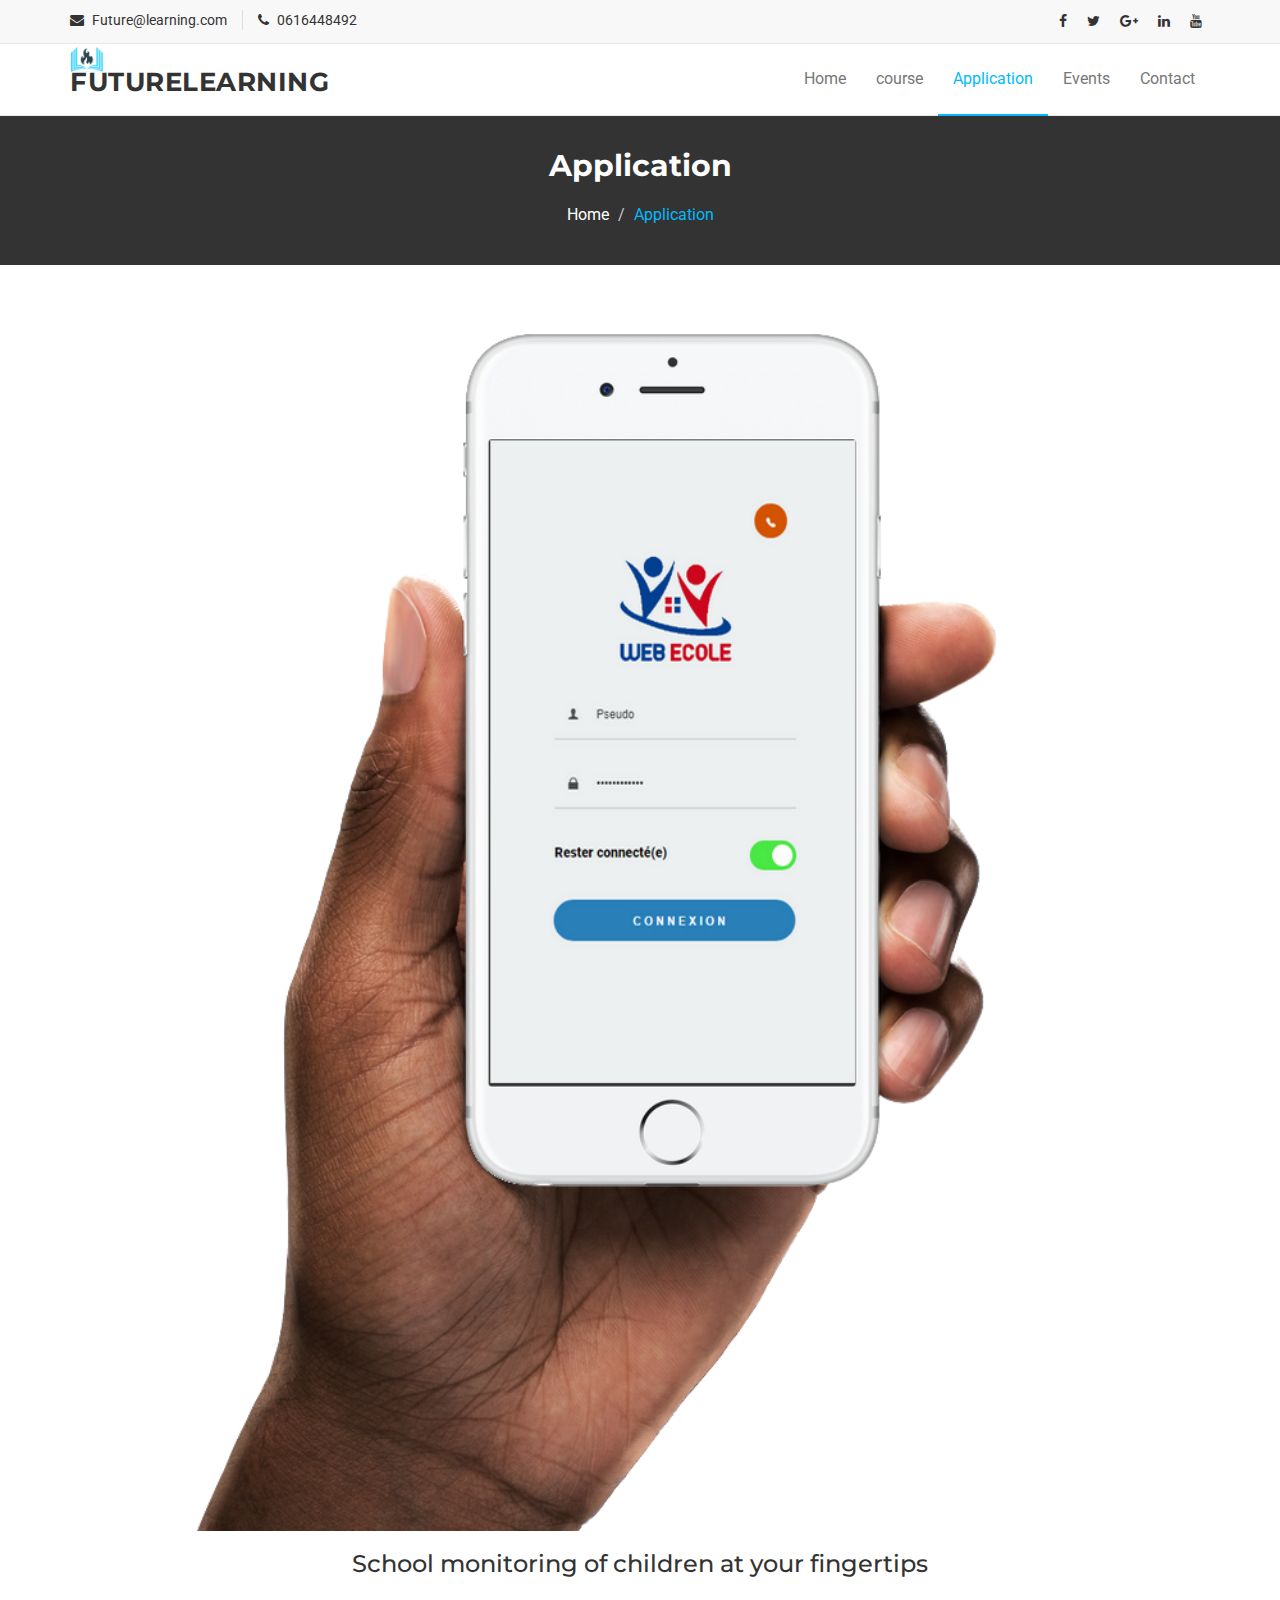
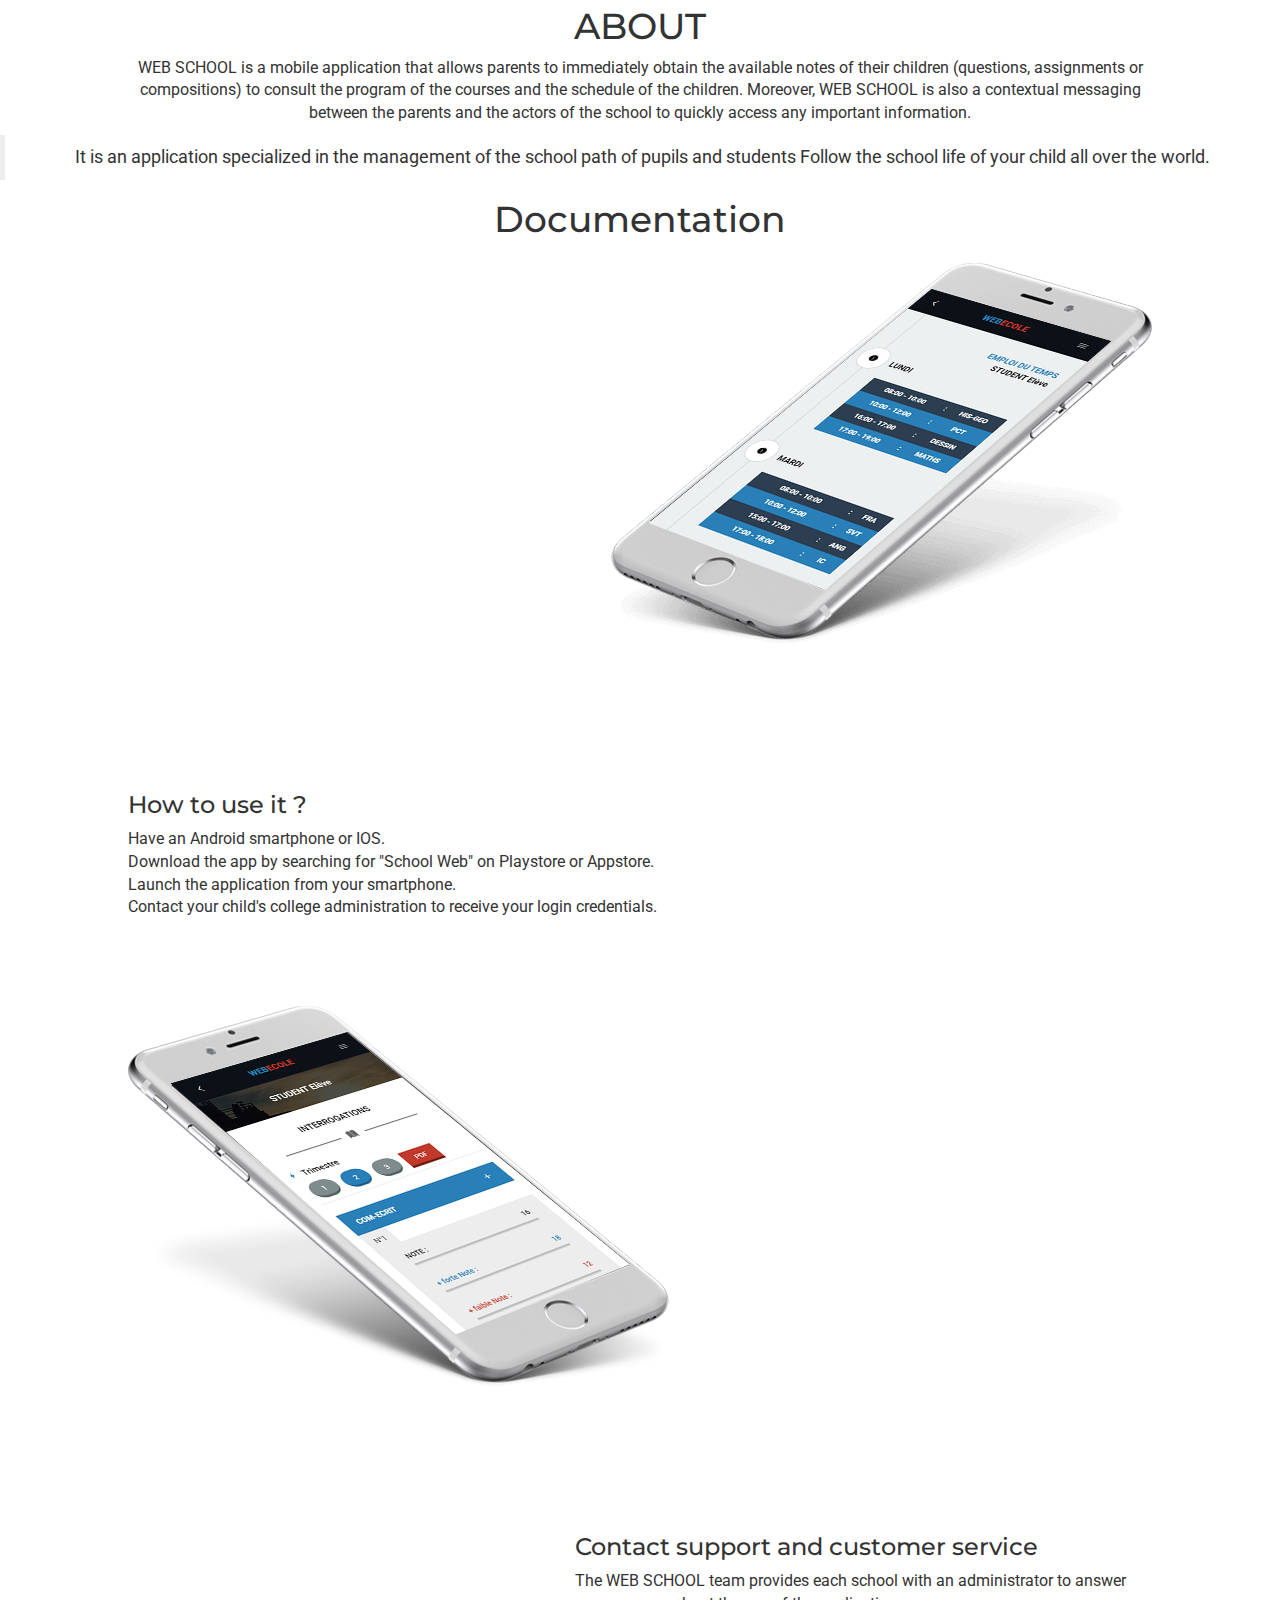
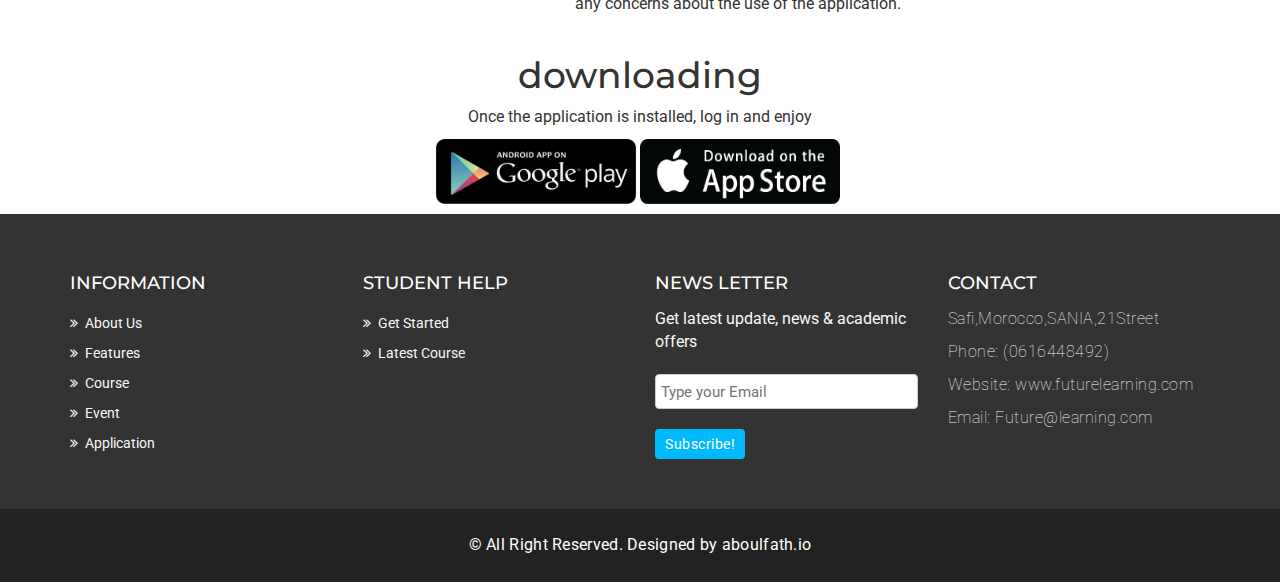
==== app.html @ 47cae989 "needed just mobile version" ====
<!DOCTYPE html>
<html lang="en">
  <head>
    <meta charset="utf-8">
    <meta http-equiv="X-UA-Compatible" content="IE=edge">
    <meta name="viewport" content="width=device-width, initial-scale=1">    
    <title>FutureLearning| Application</title>

    <!-- Favicon -->
    <link rel="shortcut icon" href="assets/img/favicon.ico" type="image/x-icon">

    <!-- Font awesome -->
    <link href="assets/css/font-awesome.css" rel="stylesheet">
    <!-- Bootstrap -->
    <link href="assets/css/bootstrap.css" rel="stylesheet">   
    <!-- Slick slider -->
    <link rel="stylesheet" type="text/css" href="assets/css/slick.css">          
    <!-- Fancybox slider -->
    <link rel="stylesheet" href="assets/css/jquery.fancybox.css" type="text/css" media="screen" /> 
    <!-- Theme color -->
    <link id="switcher" href="assets/css/theme-color/default-theme.css" rel="stylesheet">  

    <!-- Main style sheet -->
    <link href="assets/css/style.css" rel="stylesheet">    

   
    <!-- Google Fonts -->
    <link href='https://fonts.googleapis.com/css?family=Montserrat:400,700' rel='stylesheet' type='text/css'>
    <link href='https://fonts.googleapis.com/css?family=Roboto:400,400italic,300,300italic,500,700' rel='stylesheet' type='text/css'>
    

    <!-- HTML5 shim and Respond.js for IE8 support of HTML5 elements and media queries -->
    <!-- WARNING: Respond.js doesn't work if you view the page via file:// -->
    <!--[if lt IE 9]>
      <script src="https://oss.maxcdn.com/html5shiv/3.7.2/html5shiv.min.js"></script>
      <script src="https://oss.maxcdn.com/respond/1.4.2/respond.min.js"></script>
    <![endif]-->

  </head>
  <body> 
  <!--START SCROLL TOP BUTTON -->
    <a class="scrollToTop" href="#">
      <i class="fa fa-angle-up"></i>      
    </a>
  <!-- END SCROLL TOP BUTTON -->

  <!-- Start header  -->
  <header id="mu-header">
    <div class="container">
      <div class="row">
        <div class="col-lg-12 col-md-12">
          <div class="mu-header-area">
            <div class="row">
              <div class="col-lg-6 col-md-6 col-sm-6 col-xs-6">
                <div class="mu-header-top-left">
                  <div class="mu-top-email">
                    <i class="fa fa-envelope"></i>
                    <span>Future@learning.com</span>
                  </div>
                  <div class="mu-top-phone">
                    <i class="fa fa-phone"></i>
                    <span>0616448492</span>
                  </div>
                </div>
              </div>
              <div class="col-lg-6 col-md-6 col-sm-6 col-xs-6">
                <div class="mu-header-top-right">
                  <nav>
                    <ul class="mu-top-social-nav">
                      <li><a href="#"><span class="fa fa-facebook"></span></a></li>
                      <li><a href="#"><span class="fa fa-twitter"></span></a></li>
                      <li><a href="#"><span class="fa fa-google-plus"></span></a></li>
                      <li><a href="#"><span class="fa fa-linkedin"></span></a></li>
                      <li><a href="#"><span class="fa fa-youtube"></span></a></li>
                    </ul>
                  </nav>
                </div>
              </div>
            </div>
          </div>
        </div>
      </div>
    </div>
  </header>
  <!-- End header  -->
  <!-- Start menu -->
  <section id="mu-menu">
    <nav class="navbar navbar-default" role="navigation">  
      <div class="container">
        <div class="navbar-header">
          <!-- FOR MOBILE VIEW COLLAPSED BUTTON -->
          <button type="button" class="navbar-toggle collapsed" data-toggle="collapse" data-target="#navbar" aria-expanded="false" aria-controls="navbar">
            <span class="sr-only">Toggle navigation</span>
            <span class="icon-bar"></span>
            <span class="icon-bar"></span>
            <span class="icon-bar"></span>
          </button>
          <!-- LOGO -->              
          <!-- TEXT BASED LOGO -->
          
          <!-- IMG BASED LOGO  -->
          <a class="navbar-brand" href="index.html"><img class="Logo" src="assets/img/logo.png" alt="logo">FutureLearning</a>
        </div>
        <div id="navbar" class="navbar-collapse collapse">
          <ul id="top-menu" class="nav navbar-nav navbar-right main-nav">
            <li><a href="index.html">Home</a></li>            
            <li><a href="course.html">course</a></li>
            <li class="active"><a href="app.html">Application</a></li>
            <li><a href="events.html">Events</a></li>           
            <li><a href="contact.html">Contact</a></li>
          </ul>                     
        </div><!--/.nav-collapse -->        
      </div>     
    </nav>
  </section>
  <!-- End menu -->
  <!-- Start search box -->
  <div id="mu-search">
    <div class="mu-search-area">      
      <button class="mu-search-close"><span class="fa fa-close"></span></button>
      <div class="container">
        <div class="row">
          <div class="col-md-12">            
            <form class="mu-search-form">
              <input type="search" placeholder="Type Your Keyword(s) & Hit Enter">
            </form>
          </div>
        </div>
      </div>
    </div>
  </div>
  <!-- End search box -->
 <!-- Page breadcrumb -->
 <section id="mu-page-breadcrumb">
   <div class="container">
     <div class="row">
       <div class="col-md-12">
         <div class="mu-page-breadcrumb-area">
           <h2>Application</h2>
           <ol class="breadcrumb">
            <li><a href="index.html">Home</a></li>            
            <li class="active">Application</li>
          </ol>
         </div>
       </div>
     </div>
   </div>
 </section>
 <!-- End breadcrumb -->

 <!-- start course content container -->
 <div class="mu-course-container mu-blog-single">
  <div class="row">
    <div class="col-md-12">
      <article class="mu-blog-single-item">
        <figure class="mu-blog-single-img">
          <a href="#"><img alt="img" src="assets/img/gallery/1.png"></a>
          <figcaption class="mu-blo">
            <h3>School monitoring of children at your fingertips</h3>
          </figcaption>                      
        </figure>
        <div class="mu-blog-meta">
          
        </div>
        <div class="mu-bl">
          <h1>ABOUT</h1>
          <p style="margin-left: 10%; margin-right: 10%; text-align: center;">WEB SCHOOL is a mobile application that allows parents to immediately obtain the available notes of their children (questions, assignments or compositions) to consult the program of the courses and the schedule of the children. Moreover, WEB SCHOOL is also a contextual messaging between the parents and the actors of the school to quickly access any important information.</p>
          <blockquote>
            <p style="text-align: center;">It is an application specialized in the management of the school path of pupils and students Follow the school life of your child all over the world.</p>                            
          </blockquote>
          <h1 style="text-align: center;">Documentation</h1>
          <div>
            <div style="float: right; margin-right: 10%;margin-top: 1%;">
              <img src="assets/img/gallery/2.png">
            </div>
            <div style="float: left;margin-left: 10%;margin-top: 10%;">
              <h3>How to use it ?</h3>
              <p>Have an Android smartphone or IOS.<br>Download the app by searching for "School Web" on Playstore or Appstore.<br>Launch the application from your smartphone.<br>Contact your child's college administration to receive your login credentials.</p>
            </div>
          </div>
          <div>
            <div style="float:left;margin-left:10%;margin-top:6%;">
              <img src="assets/img/gallery/3.png">
            </div>
            <div style="float: right;margin-right: 12%;margin-top: 10%;">
              <h3>Contact support and customer service</h3>
              <p>The WEB SCHOOL team provides each school with an administrator to answer <br> any concerns about the use of the application.</p>
            </div>
          </div>   
      </article>
      <div>
          <h1 style="text-align: center;">downloading</h1>
          <div>
            <p style="text-align: center;">Once the application is installed, log in and enjoy</p>
          </div>
          <p style="text-align: center;">

              <a target="_blank" href="https://play.google.com/store/apps/details?id=com.webecole.android.apk"><img width="200px" height="65px" src="assets/img/students-app/google.png" alt=""></a>

              <img width="200px" height="65px" src="assets/img/students-app/apple.png" alt=""></a>

              <a target="_blank" href="https://b.socrative.com/login/teacher/"><img width="65px" src="assets/img/students-app/web.png" alt=""></a>

            </p>
    </div>
     
  </div>
</div>
<!-- end course content container -->
 

  <!-- Start footer -->
  <footer id="mu-footer">
    <!-- start footer top -->
    <div class="mu-footer-top">
      <div class="container">
        <div class="mu-footer-top-area">
          <div class="row">
            <div class="col-lg-3 col-md-3 col-sm-3">
              <div class="mu-footer-widget">
                <h4>Information</h4>
                <ul>
                  <li><a href="#getstart">About Us</a></li>
                  <li><a href="#Feartures">Features</a></li>
                  <li><a href="cousre.html">Course</a></li>
                  <li><a href="events.html">Event</a></li>
                  <li><a href="app.html">Application</a></li>
                  
                </ul>
              </div>
            </div>
            <div class="col-lg-3 col-md-3 col-sm-3">
              <div class="mu-footer-widget">
                <h4>Student Help</h4>
                <ul>
                  <li><a href="#courses">Get Started</a></li>
                  <li><a href="course.html">Latest Course</a></li>                  
                </ul>
              </div>
            </div>
            <div class="col-lg-3 col-md-3 col-sm-3">
              <div class="mu-footer-widget">
                <h4>News letter</h4>
                <p>Get latest update, news & academic offers</p>
                <form class="mu-subscribe-form">
                  <input type="email" placeholder="Type your Email">
                  <button class="mu-subscribe-btn" type="submit">Subscribe!</button>
                </form>               
              </div>
            </div>
            <div class="col-lg-3 col-md-3 col-sm-3">
              <div class="mu-footer-widget">
                <h4>Contact</h4>
                <address>
                  <p>Safi,Morocco,SANIA,21Street</p>
                  <p>Phone: (0616448492) </p>
                  <p>Website: www.futurelearning.com</p>
                  <p>Email: Future@learning.com</p>
                </address>
              </div>
            </div>
          </div>
        </div>
      </div>
    </div>
    <!-- end footer top -->
    <!-- start footer bottom -->
    <div class="mu-footer-bottom">
      <div class="container">
        <div class="mu-footer-bottom-area">
          <p>&copy; All Right Reserved. Designed by <a href="http://www.aboulfath.io/" rel="nofollow">aboulfath.io</a></p>
        </div>
      </div>
    </div>
    <!-- end footer bottom -->
  </footer>
  <!-- End footer -->




  
  <!-- jQuery library -->
  <script src="assets/js/jquery.min.js"></script>  
  <!-- Include all compiled plugins (below), or include individual files as needed -->
  <script src="assets/js/bootstrap.js"></script>   
  <!-- Slick slider -->
  <script type="text/javascript" src="assets/js/slick.js"></script>
  <!-- Counter -->
  <script type="text/javascript" src="assets/js/waypoints.js"></script>
  <script type="text/javascript" src="assets/js/jquery.counterup.js"></script>  
  <!-- Mixit slider -->
  <script type="text/javascript" src="assets/js/jquery.mixitup.js"></script>
  <!-- Add fancyBox -->        
  <script type="text/javascript" src="assets/js/jquery.fancybox.pack.js"></script>

  <!-- Custom js -->
  <script src="assets/js/custom.js"></script> 

  </body>
</html>
---- assets/css/theme-color/default-theme.css ----
/*=======================================
Template Design By MarkUps.
Author URI : http://www.markups.io/
========================================*/
.scrollToTop {
  background-color: #01bafd;
  border: 2px solid #01bafd;
}

.mu-read-more-btn:hover, .mu-read-more-btn:focus {
  background-color: #01bafd;
  border-color: #01bafd;
}

.mu-post-btn:hover, .mu-post-btn:focus {
  background-color: #01bafd;
  border-color: #01bafd;
}

#mu-header .mu-header-area .mu-header-top-right .mu-top-social-nav li a:hover, #mu-header .mu-header-area .mu-header-top-right .mu-top-social-nav li a:focus {
  color: #01bafd;
}

#mu-menu .navbar-header .navbar-brand i {
  color: #01bafd;
}
#mu-menu .navbar-default .navbar-nav li > a:hover, #mu-menu .navbar-default .navbar-nav li > a:focus {
  border-color: #01bafd;
  color: #01bafd;
}
#mu-menu .navbar-default .navbar-nav li .dropdown-menu {
  border-top: 2px solid #01bafd;
}
#mu-menu .navbar-default .navbar-nav li .dropdown-menu li a:hover, #mu-menu .navbar-default .navbar-nav li .dropdown-menu li a:focus {
  background-color: #01bafd;
}
#mu-menu .navbar-default .navbar-nav .open a:hover, #mu-menu .navbar-default .navbar-nav .open a:focus {
  background-color: #01bafd;
}

#mu-menu .navbar-default .navbar-nav > .active > a, #mu-menu .navbar-default .navbar-nav > .active > a:hover, #mu-menu .navbar-default .navbar-nav > .active > a:focus {
  color: #01bafd;
  border-bottom: 2px solid #01bafd;
  background-color: transparent;
}

#mu-search .mu-search-area .mu-search-close {
  background-color: #01bafd;
}

#mu-slider .mu-slider-single .mu-slider-content span {
  background-color: #01bafd;
}
#mu-slider .slick-prev,
#mu-slider .slick-next {
  background-color: #01bafd;
}

#mu-features .mu-features-area .mu-features-content .mu-single-feature span {
  color: #01bafd;
  border: 1px solid #01bafd;
}
#mu-features .mu-features-area .mu-features-content .mu-single-feature a:hover, #mu-features .mu-features-area .mu-features-content .mu-single-feature a:focus {
  color: #01bafd;
  border-color: #01bafd;
}

#mu-latest-courses .mu-latest-courses-area .mu-latest-courses-content .slick-dots .slick-active {
  background-color: #01bafd;
}

.mu-latest-course-single .mu-latest-course-img .mu-latest-course-imgcaption a:hover, .mu-latest-course-single .mu-latest-course-img .mu-latest-course-imgcaption a:focus {
  color: #01bafd;
}
.mu-latest-course-single .mu-latest-course-single-content h4 a:hover, .mu-latest-course-single .mu-latest-course-single-content h4 a:focus {
  color: #01bafd;
}
.mu-latest-course-single .mu-latest-course-single-content .mu-latest-course-single-contbottom .mu-course-details {
  color: #01bafd;
}

#mu-our-teacher .mu-our-teacher-area .mu-our-teacher-content .mu-our-teacher-single .mu-our-teacher-img .mu-our-teacher-social {
  background-color: #01bafd;
}
#mu-our-teacher .mu-our-teacher-area .mu-our-teacher-content .mu-our-teacher-single .mu-our-teacher-img .mu-our-teacher-social a:hover, #mu-our-teacher .mu-our-teacher-area .mu-our-teacher-content .mu-our-teacher-single .mu-our-teacher-img .mu-our-teacher-social a:focus {
  color: #01bafd;
}

#mu-testimonial .mu-testimonial-area .mu-testimonial-content .mu-testimonial-item .mu-testimonial-info span {
  color: #01bafd;
}
#mu-testimonial .mu-testimonial-area .mu-testimonial-content .slick-dots .slick-active {
  background-color: #01bafd;
}

.mu-blog-single-item .mu-blog-single-img .mu-blog-caption h3 a:hover {
  color: #01bafd;
}
.mu-blog-single-item .mu-blog-meta a:hover, .mu-blog-single-item .mu-blog-meta a:focus {
  color: #01bafd;
}
.mu-blog-single-item .mu-blog-description a:hover, .mu-blog-single-item .mu-blog-description a:focus {
  border-color: #01bafd;
}

#mu-page-breadcrumb .mu-page-breadcrumb-area .breadcrumb .active {
  color: #01bafd;
}

#mu-course-content {
  background-color: #f8f8f8;
  display: inline;
  float: left;
  padding: 100px 0;
  width: 100%;
}
#mu-course-content .mu-course-content-area {
  display: inline;
  float: left;
  width: 100%;
}
#mu-course-content .mu-course-content-area .mu-course-container {
  display: inline;
  float: left;
  width: 100%;
}
#mu-course-content .mu-course-content-area .mu-course-container .mu-latest-course-single {
  border: 1px solid #ccc;
  margin-bottom: 30px;
}
#mu-course-content .mu-course-content-area .mu-sidebar .mu-single-sidebar .mu-sidebar-catg li a:hover, #mu-course-content .mu-course-content-area .mu-sidebar .mu-single-sidebar .mu-sidebar-catg li a:focus {
  color: #01bafd;
}
#mu-course-content .mu-course-content-area .mu-sidebar .mu-single-sidebar .mu-sidebar-popular-courses .media .media-body .media-heading a:hover, #mu-course-content .mu-course-content-area .mu-sidebar .mu-single-sidebar .mu-sidebar-popular-courses .media .media-body .media-heading a:focus {
  color: #01bafd;
}
#mu-course-content .mu-course-content-area .mu-sidebar .mu-single-sidebar .tag-cloud a:hover, #mu-course-content .mu-course-content-area .mu-sidebar .mu-single-sidebar .tag-cloud a:focus {
  color: #01bafd;
  border-color: #01bafd;
}

.mu-pagination .pagination li a:hover, .mu-pagination .pagination li a:focus {
  background-color: #01bafd;
  border-color: #01bafd;
}
.mu-pagination .pagination .active a {
  background-color: #01bafd;
  border-color: #01bafd;
}

.mu-related-item {
  display: inline;
  float: left;
  margin-top: 30px;
  width: 100%;
}
.mu-related-item .mu-related-item-area #mu-related-item-slide .slick-prev,
.mu-related-item .mu-related-item-area #mu-related-item-slide .slick-next {
  background-color: #01bafd;
}

.mu-blog-single .mu-blog-single-item .mu-blog-tags .mu-news-single-tagnav li a:hover, .mu-blog-single .mu-blog-single-item .mu-blog-tags .mu-news-single-tagnav li a:focus {
  color: #01bafd;
}
.mu-blog-single .mu-blog-single-item .mu-blog-social .mu-news-social-nav li a:hover, .mu-blog-single .mu-blog-single-item .mu-blog-social .mu-news-social-nav li a:focus {
  background-color: #01bafd;
  border-color: #01bafd;
}

.mu-blog-single-navigation a:hover, .mu-blog-single-navigation a:focus {
  background-color: #01bafd;
  border-color: #01bafd;
}

.mu-comments-area {
  display: inline;
  float: left;
  width: 100%;
  margin-top: 20px;
}
.mu-comments-area h3 {
  margin-bottom: 20px;
  padding: 20px;
  border-bottom: 1px solid #ccc;
  padding-left: 0;
}
.mu-comments-area .comments .commentlist li .reply-btn:hover, .mu-comments-area .comments .commentlist li .reply-btn:focus {
  background-color: #01bafd;
  border-color: #01bafd;
}
.mu-comments-area .comments .commentlist li .author-tag {
  background-color: #01bafd;
}
.mu-comments-area .comments .comments-pagination li a:hover, .mu-comments-area .comments .comments-pagination li a:focus {
  color: #01bafd;
}

#mu-gallery .mu-gallery-area .mu-gallery-content {
  width: 100%;
}
#mu-gallery .mu-gallery-area .mu-gallery-content .mu-gallery-top ul li {
  background-color: #01bafd;
  border: 1px solid #01bafd;
}
#mu-gallery .mu-gallery-area .mu-gallery-content .mu-gallery-top ul li:hover, #mu-gallery .mu-gallery-area .mu-gallery-content .mu-gallery-top ul li:focus {
  color: #01bafd;
  border-color: #01bafd;
}
#mu-gallery .mu-gallery-area .mu-gallery-content .mu-gallery-top ul .active {
  color: #01bafd;
  border-color: #01bafd;
}
#mu-gallery .mu-gallery-area .mu-gallery-content .mu-gallery-body ul li .mu-single-gallery .mu-single-gallery-item .mu-single-gallery-info .mu-single-gallery-info-inner a {
  background-color: #01bafd;
}

#mu-contact .mu-contact-area .mu-contact-content .mu-contact-left .contactform input[type="text"]:focus,
#mu-contact .mu-contact-area .mu-contact-content .mu-contact-left .contactform input[type="email"]:focus,
#mu-contact .mu-contact-area .mu-contact-content .mu-contact-left .contactform input[type="url"]:focus {
  border-color: #01bafd;
}
#mu-contact .mu-contact-area .mu-contact-content .mu-contact-left .contactform textarea:focus {
  border-color: #01bafd;
}

#mu-error .mu-error-area h2 {
  color: #01bafd;
}

#mu-footer .mu-footer-top .mu-footer-top-area .mu-footer-widget ul li a:hover, #mu-footer .mu-footer-top .mu-footer-top-area .mu-footer-widget ul li a:focus {
  color: #01bafd;
}
#mu-footer .mu-footer-top .mu-footer-top-area .mu-footer-widget .mu-subscribe-form input[type="email"]:focus {
  border-color: #01bafd;
}
#mu-footer .mu-footer-top .mu-footer-top-area .mu-footer-widget .mu-subscribe-form .mu-subscribe-btn {
  background-color: #01bafd;
}

/*=======================================
Template Design By MarkUps.
Author URI : http://www.markups.io/
========================================*/
---- assets/css/style.css ----
/*
  Template Name: Varsity
  Author : MarkUps
  Author URI: http://www.markups.io/
  Version: 1.0
  Tags: light, white, education, online education, school, college, university multi page, custom-colors, Bootstrap, responsive, html5, css3, Sass, template, web template

*/

/* Table of Content
==================================================
#BASIC TYPOGRAPHY
#HEADER SECTION
#NAVBAR SECTION
#SLIDER SECTION
#SERVICE SECTION
#ABOUT US SECTION
#COUNTER SECTION
#FEATURES SECTION
#LATEST COURSES SECTION
#TEACHER SECTION
#TESTIMONIAL SECTION
#FROM BLOG SECTION
# COURSES PAGE
#BLOG PAGE
#GALLERY PAGE
#CONTACT PAGE
#ERROR  PAGE
#FOOTER SECTION
#RESPONSIVE DESIGN
*/

/* BASE - Base tyles, Variables, Mixins, etc. */
body {
  background-color: #ffffff;
  font-family: "Roboto", sans-serif;
  color: #333333;
  font-size: 16px;
  overflow-x: hidden;
}

.no-padding {
  padding: 0;
}

.no-border {
  border: none;
}

/* MODULES - Individual site components */
ul {
  padding: 0;
  margin: 0;
  list-style: none;
}

a {
  text-decoration: none;
  color: #333333;
}

a:hover,
a:focus {
  outline: none;
  text-decoration: none;
}

h1, h2, h3, h4, h5, h6 {
  font-family: "Montserrat", sans-serif;
}

h2 {
  font-size: 30px;
  font-weight: 700;
  line-height: 40px;
  margin: 0;
}

img {
  border: none;
}

.mu-read-more-btn {
  border: 1px solid #fff;
  color: #fff;
  display: inline-block;
  margin-top: 10px;
  padding: 10px 20px;
  text-transform: uppercase;
  -webkit-transition: all 0.5s;
  -moz-transition: all 0.5s;
  -ms-transition: all 0.5s;
  -o-transition: all 0.5s;
  transition: all 0.5s;
}
.mu-read-more-btn:hover, .mu-read-more-btn:focus {
  color: #fff;
}

.mu-post-btn {
  background-color: transparent;
  border: 1px solid #ccc;
  display: inline-block;
  font-size: 16px;
  padding: 10px 18px;
  -webkit-transition: all 0.5s;
  -moz-transition: all 0.5s;
  -ms-transition: all 0.5s;
  -o-transition: all 0.5s;
  transition: all 0.5s;
}
.mu-post-btn:hover, .mu-post-btn:focus {
  color: #fff;
}

/* LAYOUTS - Page layout styles */
/*==================
 HEADER SECTION
====================*/
#mu-header {
  background-color: #f8f8f8;
  display: inline;
  float: left;
  width: 100%;
}
#mu-header .mu-header-area {
  display: inline;
  float: left;
  padding: 10px 0;
  width: 100%;
}
#mu-header .mu-header-area .mu-header-top-left {
  display: inline;
  float: left;
  width: 100%;
}
#mu-header .mu-header-area .mu-header-top-left .mu-top-email {
  display: inline;
  float: left;
  font-size: 14px;
}
#mu-header .mu-header-area .mu-header-top-left .mu-top-email i {
  margin-right: 5px;
}
#mu-header .mu-header-area .mu-header-top-left .mu-top-phone {
  border-left: 1px solid #ddd;
  display: inline;
  font-size: 14px;
  float: left;
  margin-left: 15px;
  padding-left: 15px;
}
#mu-header .mu-header-area .mu-header-top-left .mu-top-phone i {
  margin-right: 5px;
}
#mu-header .mu-header-area .mu-header-top-right {
  display: inline;
  float: left;
  text-align: right;
  width: 100%;
}
#mu-header .mu-header-area .mu-header-top-right .mu-top-social-nav {
  display: inline-block;
}
#mu-header .mu-header-area .mu-header-top-right .mu-top-social-nav li {
  display: inline-block;
}
#mu-header .mu-header-area .mu-header-top-right .mu-top-social-nav li a {
  display: inline-block;
  font-size: 14px;
  padding: 0 8px;
  -webkit-transition: all 0.5s;
  -moz-transition: all 0.5s;
  -ms-transition: all 0.5s;
  -o-transition: all 0.5s;
  transition: all 0.5s;
}

/*==================
 NAVBAR SECTION
====================*/
#mu-menu {
  display: inline;
  float: left;
  width: 100%;
}
#mu-menu .navbar-header .navbar-brand {
  color: #333;
  font-family: "Montserrat", sans-serif;
  font-size: 26px;
  font-weight: bold;
  text-transform: uppercase;
  padding-top: 20px;
  letter-spacing: 0.5px;
}
#mu-menu .navbar-header .navbar-brand i {
  font-size: 35px;
}
#mu-menu .navbar-header .navbar-brand span {
  margin-left: 4px;
}

	
#mu-menu .navbar-default {
  background-color: #fff;
  border-radius: 0;
  border-left: none;
  border-right: none;
  margin-bottom: 0px;
}
#mu-menu .navbar-default .navbar-nav li > a {
  border-bottom: 2px solid transparent;
  padding-bottom: 25px;
  padding-top: 25px;
  margin-bottom: -1px;
  -webkit-transition: all 0.5s;
  -moz-transition: all 0.5s;
  -ms-transition: all 0.5s;
  -o-transition: all 0.5s;
  transition: all 0.5s;
}
#mu-menu .navbar-default .navbar-nav li #mu-search-icon:hover, #mu-menu .navbar-default .navbar-nav li #mu-search-icon:focus {
  border: none;
}
#mu-menu .navbar-default .navbar-nav li .dropdown-menu {
  border-radius: 0px;
}
#mu-menu .navbar-default .navbar-nav li .dropdown-menu li a {
  color: #333333;
  padding-top: 10px;
  padding-bottom: 10px;
}
#mu-menu .navbar-default .navbar-nav li .dropdown-menu li a:hover, #mu-menu .navbar-default .navbar-nav li .dropdown-menu li a:focus {
  color: #fff;
}
#mu-menu .navbar-default .navbar-nav .open a:hover, #mu-menu .navbar-default .navbar-nav .open a:focus {
  color: #fff;
}

/* ALL SECTION */
/*scrol to top*/
.scrollToTop {
  border-radius: 4px;
  bottom: 60px;
  color: #fff;
  display: none;
  font-size: 30px;
  line-height: 50px;
  height: 50px;
  font-family: "Montserrat", sans-serif;
  padding: 5px 0;
  position: fixed;
  right: 20px;
  text-align: center;
  text-decoration: none;
  width: 50px;
  z-index: 999;
  -webkit-transition: all 0.5s ease 0s;
  -moz-transition: all 0.5s ease 0s;
  -ms-transition: all 0.5s ease 0s;
  -o-transition: all 0.5s ease 0s;
  transition: all 0.5s ease 0s;
}
.scrollToTop i {
  display: block;
}
.scrollToTop span {
  display: block;
  text-transform: uppercase;
  font-size: 14px;
  font-weight: bold;
}

.scrollToTop:hover,
.scrollToTop:focus {
  color: #fff;
}

#mu-search {
  background-color: rgba(0, 0, 0, 0.9);
  height: 100%;
  left: 0;
  opacity: 1;
  position: fixed;
  top: 0;
  transform: translateY(-100%) scale(0);
  -webkit-transition: all 0.5s ease-in-out 0s;
  -moz-transition: all 0.5s ease-in-out 0s;
  -ms-transition: all 0.5s ease-in-out 0s;
  -o-transition: all 0.5s ease-in-out 0s;
  transition: all 0.5s ease-in-out 0s;
  width: 100%;
  z-index: 99999;
}
#mu-search .mu-search-area {
  display: inline;
  float: left;
  width: 100%;
  padding: 20% 0;
  text-align: center;
}
#mu-search .mu-search-area .mu-search-close {
  border: none;
  color: #fff;
  display: inline-block;
  font-size: 25px;
  outline: none;
  height: 50px;
  line-height: 50px;
  position: absolute;
  right: 100px;
  text-align: center;
  top: 50px;
  width: 50px;
}
#mu-search .mu-search-area .mu-search-form input[type="search"] {
  background: transparent none repeat scroll 0 0;
  border: medium none;
  color: #fff;
  font-size: 45px;
  font-family: "Montserrat", sans-serif;
  height: 100px;
  outline: medium none;
  text-align: center;
  width: 100%;
}

#mu-search.mu-search-open {
  transform: translateY(0) scale(1);
}

/*==================
 SLIDER SECTION
====================*/
#mu-slider {
  display: inline;
  float: left;
  width: 100%;
}
#mu-slider .mu-slider-single {
  display: inline;
  float: left;
  width: 100%;
  position: relative;
}
#mu-slider .mu-slider-single .mu-slider-img {
  display: inline;
  float: left;
  width: 100%;
  height: 500px;
}
#mu-slider .mu-slider-single .mu-slider-img:after {
  background-color: rgba(0, 0, 0, 0.5);
  content: '';
  position: absolute;
  left: 0;
  right: 0;
  top: 0;
  bottom: 0;
}
#mu-slider .mu-slider-single .mu-slider-img figure {
  height: 100%;
  width: 100%;
}
#mu-slider .mu-slider-single .mu-slider-img figure img {
  width: 100%;
  height: 100%;
}
#mu-slider .mu-slider-single .mu-slider-content {
  color: #fff;
  position: absolute;
  left: 0;
  right: 0;
  top: 20%;
  padding: 0 15%;
  width: 100%;
  text-align: center;
  height: 100%;
}
#mu-slider .mu-slider-single .mu-slider-content h4 {
  letter-spacing: 1px;
  margin-bottom: 0;
}
#mu-slider .mu-slider-single .mu-slider-content span {
  display: inline-block;
  height: 1px;
  width: 100px;
}
#mu-slider .mu-slider-single .mu-slider-content h2 {
  font-size: 50px;
  line-height: 80px;
  margin-bottom: 10px;
}
#mu-slider .mu-slider-single .mu-slider-content p {
  font-size: 18px;
  letter-spacing: 0.5px;
  line-height: 28px;
}
#mu-slider .mu-slider-single .mu-slider-content a {
  margin-top: 25px;
}
#mu-slider .slick-prev,
#mu-slider .slick-next {
  height: 60px;
  width: 60px;
}
#mu-slider .slick-prev:before,
#mu-slider .slick-next:before {
  color: #fff;
  font-size: 25px;
}

/*==================
 SERVICE SECTION
====================*/
#mu-service {
  display: inline;
  float: left;
  margin-top: -80px;
  width: 100%;
}
#mu-service .mu-service-area {
  display: inline;
  float: left;
  width: 100%;
}
#mu-service .mu-service-area .mu-service-single {
  background-color: #01bafd;
  color: #fff;
  display: inline;
  float: left;
  padding: 35px 25px;
  text-align: center;
  width: 33.33%;
}
#mu-service .mu-service-area .mu-service-single:nth-child(2) {
  background-color: #2ecc71;
}
#mu-service .mu-service-area .mu-service-single:nth-child(3) {
  background-color: #45a0de;
}
#mu-service .mu-service-area .mu-service-single span {
  font-size: 30px;
}
#mu-service .mu-service-area .mu-service-single h3 {
  font-size: 25px;
}
#mu-service .mu-service-area .mu-service-single p {
  font-weight: lighter;
}

/*==================
 ABOUT SECTION
====================*/
#mu-about-us {
  display: inline;
  float: left;
  width: 100%;
  padding: 100px 0;
}
#mu-about-us .mu-about-us-area {
  display: inline;
  float: left;
  width: 100%;
}
#mu-about-us .mu-about-us-area .mu-about-us-left {
  display: inline;
  float: left;
  width: 100%;
}
#mu-about-us .mu-about-us-area .mu-about-us-left h2 {
  font-size: 40px;
  margin-bottom: 20px;
  text-align: left;
}
#mu-about-us .mu-about-us-area .mu-about-us-left ul {
  margin-left: 25px;
  margin-bottom: 15px;
}
#mu-about-us .mu-about-us-area .mu-about-us-left ul li {
  line-height: 30px;
  list-style: circle;
}
#mu-about-us .mu-about-us-area .mu-about-us-right {
  display: inline;
  float: left;
  width: 100%;
  display: block;
  width: 100%;
  background-color: #ccc;
}
#mu-about-us .mu-about-us-area .mu-about-us-right a {
  display: block;
  width: 100%;
  position: relative;
}
#mu-about-us .mu-about-us-area .mu-about-us-right a img {
  width: 100%;
}
#mu-about-us .mu-about-us-area .mu-about-us-right a:after {
  background-color: rgba(0, 0, 0, 0.8);
  bottom: 0;
  color: #ddd;
  content: '\f04b';
  font-family: fontAwesome;
  font-size: 50px;
  left: 0;
  padding-top: 27%;
  position: absolute;
  right: 0;
  text-align: center;
  top: 0;
}

/*==== about us dynamic video player ====*/
#about-video-popup {
  background-color: rgba(0, 0, 0, 0.9);
  position: fixed;
  left: 0;
  top: 0;
  right: 0;
  text-align: center;
  bottom: 0;
  z-index: 99999;
}
#about-video-popup span {
  color: #fff;
  cursor: pointer;
  float: right;
  font-size: 30px;
  margin-right: 50px;
  margin-top: 50px;
}
#about-video-popup iframe {
  background: url(../img/loader.gif) center center no-repeat;
  margin: 10% auto;
  width: 650px;
  height: 450px;
}

.mu-title {
  display: inline;
  float: left;
  text-align: center;
  width: 100%;
}
.mu-title h2 {
  color: #000;
  margin-bottom: 10px;
  text-transform: uppercase;
}
.mu-title p {
  color: #555;
  letter-spacing: 0.3px;
  line-height: 1.7;
  padding: 0 120px;
}

/*==================
 ABOUT US COUNTER SECTION
====================*/
#mu-abtus-counter {
  background-image: url("../img/counter-bg.jpg");
  background-repeat: no-repeat;
  background-size: 100%;
  display: inline;
  float: left;
  padding: 100px 0;
  width: 100%;
}
#mu-abtus-counter .mu-abtus-counter-area {
  display: inline;
  float: left;
  width: 100%;
}
#mu-abtus-counter .mu-abtus-counter-area .mu-abtus-counter-single {
  border-right: 2px solid #888;
  display: inline;
  float: left;
  text-align: center;
  width: 100%;
}
#mu-abtus-counter .mu-abtus-counter-area .mu-abtus-counter-single span {
  color: #fff;
  display: inline-block;
  font-size: 50px;
}
#mu-abtus-counter .mu-abtus-counter-area .mu-abtus-counter-single h4 {
  color: #fff;
  font-size: 40px;
  font-weight: bold;
  margin-bottom: 5px;
  margin-top: 20px;
}
#mu-abtus-counter .mu-abtus-counter-area .mu-abtus-counter-single p {
  color: #fff;
  font-size: 18px;
  text-transform: uppercase;
}
#mu-abtus-counter .mu-abtus-counter-area .no-border {
  border: none;
}

/*==================
 FEATURES SECTION
====================*/
#mu-features {
  display: inline;
  float: left;
  padding: 100px 0;
  width: 100%;
}
#mu-features .mu-features-area {
  display: inline;
  float: left;
  width: 100%;
}
#mu-features .mu-features-area .mu-features-content {
  display: inline;
  float: left;
  margin-top: 50px;
  width: 100%;
}
#mu-features .mu-features-area .mu-features-content .mu-single-feature {
  display: inline;
  float: left;
  margin-bottom: 30px;
  margin-top: 30px;
  padding: 0 10px;
  width: 100%;
}
#mu-features .mu-features-area .mu-features-content .mu-single-feature span {
  font-size: 25px;
  padding: 10px 15px;
}
#mu-features .mu-features-area .mu-features-content .mu-single-feature h4 {
  margin-bottom: 15px;
  margin-top: 15px;
  padding-bottom: 10px;
  position: relative;
}
#mu-features .mu-features-area .mu-features-content .mu-single-feature h4:after {
  background-color: #333;
  content: '';
  left: 0;
  right: 0;
  bottom: 0;
  height: 2px;
  width: 70px;
  position: absolute;
}
#mu-features .mu-features-area .mu-features-content .mu-single-feature p {
  font-size: 15px;
  letter-spacing: 0.3px;
  line-height: 1.7;
}
#mu-features .mu-features-area .mu-features-content .mu-single-feature a {
  border: 1px solid #888;
  display: inline-block;
  font-size: 14px;
  margin-top: 10px;
  padding: 5px 10px;
  text-transform: uppercase;
  -webkit-transition: all 0.5s;
  -moz-transition: all 0.5s;
  -ms-transition: all 0.5s;
  -o-transition: all 0.5s;
  transition: all 0.5s;
}

/*==================
 LATEST COURSES SECTION
====================*/
#mu-latest-courses {
  background-color: #333;
  display: inline;
  float: left;
  padding: 100px 0;
  width: 100%;
}
#mu-latest-courses .mu-latest-courses-area {
  display: inline;
  float: left;
  width: 100%;
}
#mu-latest-courses .mu-latest-courses-area .mu-title h2 {
  color: #fff;
}
#mu-latest-courses .mu-latest-courses-area .mu-title p {
  color: #fff;
}
#mu-latest-courses .mu-latest-courses-area .mu-latest-courses-content {
  display: inline;
  float: left;
  margin-top: 50px;
  width: 100%;
}
#mu-latest-courses .mu-latest-courses-area .mu-latest-courses-content .slick-slide {
  outline: none;
}
#mu-latest-courses .mu-latest-courses-area .mu-latest-courses-content .slick-dots li {
  background-color: #fff;
  border-radius: 4px;
  height: 8px;
  width: 20px;
}
#mu-latest-courses .mu-latest-courses-area .mu-latest-courses-content .slick-dots li button {
  display: none;
}

.mu-latest-course-single {
  background-color: #fff;
  display: inline;
  float: left;
  width: 100%;
}
.mu-latest-course-single .mu-latest-course-img {
  display: inline;
  float: left;
  width: 100%;
}
.mu-latest-course-single .mu-latest-course-img a {
  display: block;
}
.mu-latest-course-single .mu-latest-course-img a img {
  width: 100%;
}
.mu-latest-course-single .mu-latest-course-img .mu-latest-course-imgcaption {
  background-color: #f8f8f8;
  display: inline;
  float: left;
  padding: 10px 15px;
  width: 100%;
}
.mu-latest-course-single .mu-latest-course-img .mu-latest-course-imgcaption a {
  display: inline-block;
  float: left;
  -webkit-transition: all 0.5s;
  -moz-transition: all 0.5s;
  -ms-transition: all 0.5s;
  -o-transition: all 0.5s;
  transition: all 0.5s;
}
.mu-latest-course-single .mu-latest-course-img .mu-latest-course-imgcaption span {
  float: right;
}
.mu-latest-course-single .mu-latest-course-img .mu-latest-course-imgcaption span i {
  margin-right: 5px;
}
.mu-latest-course-single .mu-latest-course-single-content {
  display: inline;
  float: left;
  width: 100%;
  padding: 15px;
}
.mu-latest-course-single .mu-latest-course-single-content h4 {
  color: #333;
  line-height: 1.4;
}
.mu-latest-course-single .mu-latest-course-single-content h4 a {
  color: #333;
  -webkit-transition: all 0.5s;
  -moz-transition: all 0.5s;
  -ms-transition: all 0.5s;
  -o-transition: all 0.5s;
  transition: all 0.5s;
}
.mu-latest-course-single .mu-latest-course-single-content p {
  font-size: 14px;
  letter-spacing: 0.3px;
  line-height: 1.7;
}
.mu-latest-course-single .mu-latest-course-single-content .mu-latest-course-single-contbottom {
  border-top: 1px solid #ccc;
  display: inline;
  float: left;
  margin-top: 15px;
  padding-top: 15px;
  width: 100%;
}
.mu-latest-course-single .mu-latest-course-single-content .mu-latest-course-single-contbottom .mu-course-details {
  display: inline-block;
  float: left;
  -webkit-transition: all 0.5s;
  -moz-transition: all 0.5s;
  -ms-transition: all 0.5s;
  -o-transition: all 0.5s;
  transition: all 0.5s;
}
.mu-latest-course-single .mu-latest-course-single-content .mu-latest-course-single-contbottom .mu-course-details:hover, .mu-latest-course-single .mu-latest-course-single-content .mu-latest-course-single-contbottom .mu-course-details:focus {
  color: #333;
}
.mu-latest-course-single .mu-latest-course-single-content .mu-latest-course-single-contbottom .mu-course-price {
  display: inline-block;
  float: right;
}

/*==================
 TEACHER SECTION
====================*/
#mu-our-teacher {
  display: inline;
  float: left;
  padding: 100px 0;
  width: 100%;
}
#mu-our-teacher .mu-our-teacher-area {
  display: inline;
  float: left;
  width: 100%;
}
#mu-our-teacher .mu-our-teacher-area .mu-our-teacher-content {
  display: inline;
  float: left;
  margin-top: 50px;
  width: 100%;
}
#mu-our-teacher .mu-our-teacher-area .mu-our-teacher-content .mu-our-teacher-single {
  display: inline;
  float: left;
  width: 100%;
}
#mu-our-teacher .mu-our-teacher-area .mu-our-teacher-content .mu-our-teacher-single:hover .mu-our-teacher-img .mu-our-teacher-social {
  opacity: 1;
}
#mu-our-teacher .mu-our-teacher-area .mu-our-teacher-content .mu-our-teacher-single:hover .mu-our-teacher-img .mu-our-teacher-social a {
  -moz-transform: translateY(0%);
  -o-transform: translateY(0%);
  -ms-transform: translateY(0%);
  -webkit-transform: translateY(0%);
  transform: translateY(0%);
}
#mu-our-teacher .mu-our-teacher-area .mu-our-teacher-content .mu-our-teacher-single .mu-our-teacher-img {
  background-color: #ccc;
  display: inline;
  position: relative;
  float: left;
  width: 100%;
}
#mu-our-teacher .mu-our-teacher-area .mu-our-teacher-content .mu-our-teacher-single .mu-our-teacher-img img {
  width: 100%;
}
#mu-our-teacher .mu-our-teacher-area .mu-our-teacher-content .mu-our-teacher-single .mu-our-teacher-img .mu-our-teacher-social {
  bottom: 0;
  left: 0;
  opacity: 0;
  overflow: hidden;
  padding-top: 43.5%;
  position: absolute;
  right: 0;
  text-align: center;
  top: 0;
  -webkit-transition: all 0.5s;
  -moz-transition: all 0.5s;
  -ms-transition: all 0.5s;
  -o-transition: all 0.5s;
  transition: all 0.5s;
}
#mu-our-teacher .mu-our-teacher-area .mu-our-teacher-content .mu-our-teacher-single .mu-our-teacher-img .mu-our-teacher-social a {
  border: 2px solid #fff;
  color: #fff;
  display: inline-block;
  font-size: 18px;
  height: 40px;
  line-height: 40px;
  margin: 0 5px;
  width: 40px;
  -moz-transform: translateY(-1000%);
  -o-transform: translateY(-1000%);
  -ms-transform: translateY(-1000%);
  -webkit-transform: translateY(-1000%);
  transform: translateY(-1000%);
  -webkit-transition: all 0.5s;
  -moz-transition: all 0.5s;
  -ms-transition: all 0.5s;
  -o-transition: all 0.5s;
  transition: all 0.5s;
}
#mu-our-teacher .mu-our-teacher-area .mu-our-teacher-content .mu-our-teacher-single .mu-our-teacher-img .mu-our-teacher-social a:hover, #mu-our-teacher .mu-our-teacher-area .mu-our-teacher-content .mu-our-teacher-single .mu-our-teacher-img .mu-our-teacher-social a:focus {
  background-color: #FFF;
}
#mu-our-teacher .mu-our-teacher-area .mu-our-teacher-content .mu-our-teacher-single .mu-ourteacher-single-content {
  display: inline;
  float: left;
  width: 100%;
}
#mu-our-teacher .mu-our-teacher-area .mu-our-teacher-content .mu-our-teacher-single .mu-ourteacher-single-content h4 {
  margin-bottom: 0;
  margin-top: 20px;
  text-transform: uppercase;
}
#mu-our-teacher .mu-our-teacher-area .mu-our-teacher-content .mu-our-teacher-single .mu-ourteacher-single-content span {
  color: #000;
  display: block;
  font-size: 14px;
  margin-bottom: 8px;
  margin-top: 5px;
}
#mu-our-teacher .mu-our-teacher-area .mu-our-teacher-content .mu-our-teacher-single .mu-ourteacher-single-content p {
  font-size: 15px;
}

/*==================
 TESTIMONIAL SECTION
====================*/
#mu-testimonial {
  background-attachment: fixed;
  background-image: url("../img/testimonial-bg.jpg");
  background-position: center center;
  background-size: cover;
  display: inline;
  float: left;
  padding: 100px 0;
  position: relative;
  width: 100%;
  z-index: 10;
}
#mu-testimonial:after {
  background-color: rgba(0, 0, 0, 0.8);
  content: '';
  position: absolute;
  left: 0;
  top: 0;
  bottom: 0;
  right: 0;
}
#mu-testimonial .mu-testimonial-area {
  display: inline;
  float: left;
  padding: 0 150px;
  position: relative;
  width: 100%;
  z-index: 99;
}
#mu-testimonial .mu-testimonial-area .mu-testimonial-content {
  display: inline;
  float: left;
  width: 100%;
}
#mu-testimonial .mu-testimonial-area .mu-testimonial-content .mu-testimonial-item {
  display: inline;
  float: left;
  width: 100%;
  outline: none;
}
#mu-testimonial .mu-testimonial-area .mu-testimonial-content .mu-testimonial-item .mu-testimonial-quote {
  background-color: #333;
  border-radius: 4px;
  display: inline;
  float: left;
  padding: 60px 30px;
  width: 100%;
}
#mu-testimonial .mu-testimonial-area .mu-testimonial-content .mu-testimonial-item .mu-testimonial-quote blockquote {
  border: none;
  text-align: center;
  margin-bottom: 0;
  position: relative;
}
#mu-testimonial .mu-testimonial-area .mu-testimonial-content .mu-testimonial-item .mu-testimonial-quote blockquote:before {
  content: '\f10d';
  color: #fff;
  font-family: fontAwesome;
  font-style: italic;
  left: 2%;
  position: absolute;
  top: 0;
}
#mu-testimonial .mu-testimonial-area .mu-testimonial-content .mu-testimonial-item .mu-testimonial-quote blockquote p {
  color: #fff;
  font-size: 16px;
  font-style: italic;
  letter-spacing: 0.5px;
  line-height: 1.8;
  margin-bottom: 0;
}
#mu-testimonial .mu-testimonial-area .mu-testimonial-content .mu-testimonial-item .mu-testimonial-img {
  display: inline;
  float: left;
  width: 100%;
  text-align: center;
}
#mu-testimonial .mu-testimonial-area .mu-testimonial-content .mu-testimonial-item .mu-testimonial-img img {
  background-color: #555;
  border: 1px solid #888;
  border-radius: 50%;
  margin: -50px auto 5px;
  padding: 0;
  width: 120px;
}
#mu-testimonial .mu-testimonial-area .mu-testimonial-content .mu-testimonial-item .mu-testimonial-info {
  display: inline;
  float: left;
  width: 100%;
  text-align: center;
}
#mu-testimonial .mu-testimonial-area .mu-testimonial-content .mu-testimonial-item .mu-testimonial-info h4 {
  color: #fff;
  font-size: 20px;
  margin-bottom: 0px;
}
#mu-testimonial .mu-testimonial-area .mu-testimonial-content .mu-testimonial-item .mu-testimonial-info span {
  font-size: 14px;
  letter-spacing: 0.3px;
}
#mu-testimonial .mu-testimonial-area .mu-testimonial-content .slick-dots li {
  background-color: #fff;
  height: 8px;
  width: 20px;
}
#mu-testimonial .mu-testimonial-area .mu-testimonial-content .slick-dots li button {
  display: none;
}

/*==================
 FROM BLOG SECTION
====================*/
#mu-from-blog {
  display: inline;
  float: left;
  padding: 100px 0;
  width: 100%;
}
#mu-from-blog .mu-from-blog-area {
  display: inline;
  float: left;
  width: 100%;
}
#mu-from-blog .mu-from-blog-area .mu-from-blog-content {
  display: inline;
  float: left;
  margin-top: 50px;
  width: 100%;
}

.mu-blog-single-item {
  display: inline;
  float: left;
  width: 100%;
}
.mu-blog-single-item .mu-blog-single-img {
  display: inline;
  float: left;
  width: 100%;
}
.mu-blog-single-item .mu-blog-single-img a {
  display: block;
}
.mu-blog-single-item .mu-blog-single-img a img {
  width: 100%;
}
.mu-blog-single-item .mu-blog-single-img .mu-blog-caption {
  display: inline;
  float: left;
  width: 100%;
}
.mu-blog-single-item .mu-blog-single-img .mu-blog-caption h3 a {
  -webkit-transition: all 0.5s;
  -moz-transition: all 0.5s;
  -ms-transition: all 0.5s;
  -o-transition: all 0.5s;
  transition: all 0.5s;
}
.mu-blog-single-item .mu-blog-meta {
  display: inline;
  float: left;
  margin-bottom: 15px;
  width: 100%;
  margin-top: 5px;
}
.mu-blog-single-item .mu-blog-meta a {
  display: inline-block;
  float: left;
  letter-spacing: 0.5px;
  margin-right: 10px;
  -webkit-transition: all 0.5s;
  -moz-transition: all 0.5s;
  -ms-transition: all 0.5s;
  -o-transition: all 0.5s;
  transition: all 0.5s;
}
.mu-blog-single-item .mu-blog-meta span {
  display: inline-block;
  float: left;
}
.mu-blog-single-item .mu-blog-meta span i {
  margin-right: 7px;
}
.mu-blog-single-item .mu-blog-description {
  display: inline;
  float: left;
  width: 100%;
}
.mu-blog-single-item .mu-blog-description p {
  font-size: 15px;
  letter-spacing: 0.3px;
  line-height: 1.7;
}
.mu-blog-single-item .mu-blog-description a {
  border-color: #555;
  color: #555;
  font-size: 14px;
  margin-top: 15px;
}
.mu-blog-single-item .mu-blog-description a:hover, .mu-blog-single-item .mu-blog-description a:focus {
  color: #fff;
}

/*==================
 COURSES PAGE
====================*/
#mu-page-breadcrumb {
  background-color: #333;
  display: inline;
  float: left;
  padding: 30px 0;
  width: 100%;
}
#mu-page-breadcrumb .mu-page-breadcrumb-area {
  display: inline;
  float: left;
  width: 100%;
}
#mu-page-breadcrumb .mu-page-breadcrumb-area h2 {
  text-align: center;
  color: #fff;
}
#mu-page-breadcrumb .mu-page-breadcrumb-area .breadcrumb {
  background-color: transparent;
  border-radius: 0;
  margin-bottom: 0;
  margin-top: 10px;
  text-align: center;
}
#mu-page-breadcrumb .mu-page-breadcrumb-area .breadcrumb li {
  color: #fff;
}
#mu-page-breadcrumb .mu-page-breadcrumb-area .breadcrumb li a {
  color: #fff;
}

#mu-course-content {
  background-color: #f8f8f8;
  display: inline;
  float: left;
  padding: 100px 0;
  width: 100%;
}
#mu-course-content .mu-course-content-area {
  display: inline;
  float: left;
  width: 100%;
}
#mu-course-content .mu-course-content-area .mu-course-container {
  display: inline;
  float: left;
  width: 100%;
}
#mu-course-content .mu-course-content-area .mu-course-container .mu-latest-course-single {
  border: 1px solid #ccc;
  margin-bottom: 30px;
}
#mu-course-content .mu-course-content-area .mu-sidebar {
  display: inline;
  float: left;
  width: 100%;
}
#mu-course-content .mu-course-content-area .mu-sidebar .mu-single-sidebar {
  background-color: #FFF;
  display: inline;
  float: left;
  margin-bottom: 25px;
  padding: 0 10px 10px;
  width: 100%;
}
#mu-course-content .mu-course-content-area .mu-sidebar .mu-single-sidebar .mu-sidebar-catg {
  padding-left: 15px;
}
#mu-course-content .mu-course-content-area .mu-sidebar .mu-single-sidebar .mu-sidebar-catg li a {
  color: #333;
  display: inline-block;
  font-size: 15px;
  font-weight: normal;
  padding: 5px 0 5px 15px;
  position: relative;
  text-transform: capitalize;
  -webkit-transition: all 0.5s ease 0s;
  -moz-transition: all 0.5s ease 0s;
  -ms-transition: all 0.5s ease 0s;
  -o-transition: all 0.5s ease 0s;
  transition: all 0.5s ease 0s;
}
#mu-course-content .mu-course-content-area .mu-sidebar .mu-single-sidebar .mu-sidebar-catg li a:hover, #mu-course-content .mu-course-content-area .mu-sidebar .mu-single-sidebar .mu-sidebar-catg li a:focus {
  margin-left: 5px;
}
#mu-course-content .mu-course-content-area .mu-sidebar .mu-single-sidebar .mu-sidebar-catg li a:before {
  content: "\f101";
  font-family: FontAwesome;
  left: 0;
  position: absolute;
  top: 5px;
}
#mu-course-content .mu-course-content-area .mu-sidebar .mu-single-sidebar .mu-sidebar-popular-courses {
  display: inline;
  float: left;
  margin-top: 10px;
  width: 100%;
}
#mu-course-content .mu-course-content-area .mu-sidebar .mu-single-sidebar .mu-sidebar-popular-courses .media .media-left .media-object {
  width: 70px;
  height: 60px;
}
#mu-course-content .mu-course-content-area .mu-sidebar .mu-single-sidebar .mu-sidebar-popular-courses .media .media-body .media-heading {
  font-size: 16px;
}
#mu-course-content .mu-course-content-area .mu-sidebar .mu-single-sidebar .mu-sidebar-popular-courses .media .media-body .media-heading a {
  -webkit-transition: all 0.5s;
  -moz-transition: all 0.5s;
  -ms-transition: all 0.5s;
  -o-transition: all 0.5s;
  transition: all 0.5s;
}
#mu-course-content .mu-course-content-area .mu-sidebar .mu-single-sidebar .mu-sidebar-popular-courses .media .media-body .popular-course-price {
  font-size: 14px;
}
#mu-course-content .mu-course-content-area .mu-sidebar .mu-single-sidebar .mu-sidebar-archives li a:before {
  content: '\f0da';
}
#mu-course-content .mu-course-content-area .mu-sidebar .mu-single-sidebar .mu-sidebar-archives li a span {
  margin-left: 5px;
}
#mu-course-content .mu-course-content-area .mu-sidebar .mu-single-sidebar .tag-cloud {
  display: inline;
  float: left;
  margin-top: 5px;
  width: 100%;
}
#mu-course-content .mu-course-content-area .mu-sidebar .mu-single-sidebar .tag-cloud a {
  border-bottom: 1px solid #ccc;
  display: inline-block;
  font-size: 15px;
  letter-spacing: 0.3px;
  margin: 0 5px 10px;
  padding: 5px;
  -webkit-transition: all 0.5s;
  -moz-transition: all 0.5s;
  -ms-transition: all 0.5s;
  -o-transition: all 0.5s;
  transition: all 0.5s;
}
#mu-course-content .mu-course-content-area .mu-course-details {
  background-color: #FFF;
}
#mu-course-content .mu-course-content-area .mu-course-details .mu-latest-course-single {
  border: none;
}
#mu-course-content .mu-course-content-area .mu-course-details .mu-latest-course-single .mu-latest-course-imgcaption {
  background-color: #FFF;
}
#mu-course-content .mu-course-content-area .mu-course-details .mu-latest-course-single .mu-latest-course-single-content h2 {
  line-height: 1.7;
  margin-bottom: 20px;
}
#mu-course-content .mu-course-content-area .mu-course-details .mu-latest-course-single .mu-latest-course-single-content h4 {
  border-bottom: 1px solid #ccc;
  padding-bottom: 10px;
}
#mu-course-content .mu-course-content-area .mu-course-details .mu-latest-course-single .mu-latest-course-single-content p {
  font-size: 15px;
}
#mu-course-content .mu-course-content-area .mu-course-details .mu-latest-course-single .mu-latest-course-single-content ul {
  margin-bottom: 30px;
}
#mu-course-content .mu-course-content-area .mu-course-details .mu-latest-course-single .mu-latest-course-single-content ul li {
  margin-bottom: 10px;
}
#mu-course-content .mu-course-content-area .mu-course-details .mu-latest-course-single .mu-latest-course-single-content ul li span:first-child {
  display: inline-block;
  min-width: 150px;
  float: left;
}
#mu-course-content .mu-course-content-area .mu-course-details .mu-latest-course-single .mu-latest-course-single-content .table {
  margin-top: 10px;
}

.mu-pagination {
  display: inline;
  float: left;
  width: 100%;
}
.mu-pagination .pagination li:first-child a {
  border-radius: 0;
}
.mu-pagination .pagination li:first-child a span {
  margin-right: 5px;
}
.mu-pagination .pagination li:last-child a {
  border-radius: 0;
}
.mu-pagination .pagination li:last-child a span {
  margin-left: 5px;
}
.mu-pagination .pagination li a {
  color: #333;
  margin: 0 5px;
  -webkit-transition: all 0.5s;
  -moz-transition: all 0.5s;
  -ms-transition: all 0.5s;
  -o-transition: all 0.5s;
  transition: all 0.5s;
}
.mu-pagination .pagination li a:hover, .mu-pagination .pagination li a:focus {
  color: #fff;
}
.mu-pagination .pagination .active a {
  color: #fff;
}

.mu-related-item {
  display: inline;
  float: left;
  margin-top: 30px;
  width: 100%;
}
.mu-related-item .mu-related-item-area {
  margin-top: 30px;
}
.mu-related-item .mu-related-item-area .mu-latest-course-single {
  border: 1px solid #ccc;
}
.mu-related-item .mu-related-item-area .mu-blog-single-item {
  background-color: #FFF;
}
.mu-related-item .mu-related-item-area .mu-blog-single-item .mu-blog-caption {
  padding: 0 15px;
}
.mu-related-item .mu-related-item-area .mu-blog-single-item .mu-blog-meta {
  padding: 0 15px;
}
.mu-related-item .mu-related-item-area .mu-blog-single-item .mu-blog-description {
  padding: 0 15px 20px;
}
.mu-related-item .mu-related-item-area #mu-related-item-slide .slick-prev,
.mu-related-item .mu-related-item-area #mu-related-item-slide .slick-next {
  height: 50px;
  width: 50px;
}

/*==================
 BLOG PAGE
====================*/
.mu-blog-archive .mu-blog-single-item {
  margin-bottom: 35px;
}

.mu-blog-single .mu-blog-single-item {
  background-color: #FFF;
  padding-bottom: 30px;
}
.mu-blog-single .mu-blog-single-item .mu-blog-caption {
  padding: 0 15px;
}
.mu-blog-single .mu-blog-single-item .mu-blog-meta {
  padding: 0 15px;
}
.mu-blog-single .mu-blog-single-item .mu-blog-description {
  padding: 0 15px 30px;
}
.mu-blog-single .mu-blog-single-item .mu-blog-description ul {
  padding-left: 20px;
}
.mu-blog-single .mu-blog-single-item .mu-blog-description ul li {
  line-height: 1.8;
  padding-left: 25px;
  position: relative;
}
.mu-blog-single .mu-blog-single-item .mu-blog-description ul li:before {
  content: '\f14a';
  font-family: fontAwesome;
  position: absolute;
  left: 0;
}
.mu-blog-single .mu-blog-single-item .mu-blog-tags {
  display: inline;
  float: left;
  width: 100%;
}
.mu-blog-single .mu-blog-single-item .mu-blog-tags .mu-news-single-tagnav {
  display: inline-block;
  padding: 0 15px;
}
.mu-blog-single .mu-blog-single-item .mu-blog-tags .mu-news-single-tagnav li {
  display: inline-block;
}
.mu-blog-single .mu-blog-single-item .mu-blog-tags .mu-news-single-tagnav li:first-child {
  font-size: 16px;
}
.mu-blog-single .mu-blog-single-item .mu-blog-tags .mu-news-single-tagnav li a {
  display: inline-block;
  padding: 5px;
  font-size: 15px;
  -webkit-transition: all 0.5s;
  -moz-transition: all 0.5s;
  -ms-transition: all 0.5s;
  -o-transition: all 0.5s;
  transition: all 0.5s;
}
.mu-blog-single .mu-blog-single-item .mu-blog-social {
  display: inline;
  float: left;
  margin-top: 20px;
  width: 100%;
}
.mu-blog-single .mu-blog-single-item .mu-blog-social .mu-news-social-nav {
  display: inline-block;
  padding: 0 15px;
}
.mu-blog-single .mu-blog-single-item .mu-blog-social .mu-news-social-nav li {
  display: inline-block;
}
.mu-blog-single .mu-blog-single-item .mu-blog-social .mu-news-social-nav li:first-child {
  font-size: 16px;
}
.mu-blog-single .mu-blog-single-item .mu-blog-social .mu-news-social-nav li a {
  font-size: 15px;
  border: 1px solid #ccc;
  display: inline-block;
  min-width: 35px;
  text-align: center;
  margin: 0 5px;
  height: 35px;
  line-height: 35px;
  -webkit-transition: all 0.5s;
  -moz-transition: all 0.5s;
  -ms-transition: all 0.5s;
  -o-transition: all 0.5s;
  transition: all 0.5s;
}
.mu-blog-single .mu-blog-single-item .mu-blog-social .mu-news-social-nav li a:hover, .mu-blog-single .mu-blog-single-item .mu-blog-social .mu-news-social-nav li a:focus {
  color: #fff;
}

.mu-blog-single-navigation {
  display: inline;
  float: left;
  padding: 20px 0;
  width: 100%;
  margin-top: 30px;
}
.mu-blog-single-navigation a {
  border: 1px solid #888;
  color: #333;
  display: inline-block;
  font-size: 20px;
  font-weight: normal;
  padding: 10px 20px;
  transition: all 0.5s ease 0s;
}
.mu-blog-single-navigation a:hover, .mu-blog-single-navigation a:focus {
  color: #fff;
}
.mu-blog-single-navigation .mu-blog-prev {
  float: left;
}
.mu-blog-single-navigation .mu-blog-prev span {
  margin-right: 10px;
}
.mu-blog-single-navigation .mu-blog-next {
  float: right;
}
.mu-blog-single-navigation .mu-blog-next span {
  margin-left: 10px;
}

.mu-comments-area {
  display: inline;
  float: left;
  width: 100%;
  margin-top: 20px;
}
.mu-comments-area h3 {
  margin-bottom: 20px;
  padding: 20px;
  border-bottom: 1px solid #ccc;
  padding-left: 0;
}
.mu-comments-area .comments {
  float: left;
  display: inline;
  margin-top: 20px;
  width: 100%;
}
.mu-comments-area .comments .commentlist li {
  border-bottom: 1px solid #ddd;
  display: inline;
  float: left;
  margin-bottom: 30px;
  padding: 10px;
  position: relative;
  width: 100%;
}
.mu-comments-area .comments .commentlist li .news-img {
  background-color: #ccc;
  height: 90px;
  margin-right: 20px;
  width: 90px;
}
.mu-comments-area .comments .commentlist li .media-body p {
  margin-bottom: 0px;
}
.mu-comments-area .comments .commentlist li .media-body .author-name {
  margin-bottom: 0px;
  margin-top: 0;
}
.mu-comments-area .comments .commentlist li .comments-date {
  display: block;
  font-size: 12px;
  letter-spacing: 0.5px;
  margin-bottom: 10px;
  margin-top: 5px;
}
.mu-comments-area .comments .commentlist li .reply-btn {
  border: 1px solid #888;
  color: #333;
  display: inline-block;
  font-size: 15px;
  line-height: 13px;
  margin-bottom: 10px;
  margin-top: 20px;
  padding: 8px 15px;
  -webkit-transition: all 0.5s;
  -moz-transition: all 0.5s;
  -ms-transition: all 0.5s;
  -o-transition: all 0.5s;
  transition: all 0.5s;
}
.mu-comments-area .comments .commentlist li .reply-btn span {
  margin-left: 5px;
}
.mu-comments-area .comments .commentlist li .reply-btn:hover, .mu-comments-area .comments .commentlist li .reply-btn:focus {
  color: #fff;
  text-decoration: none;
  outline: none;
}
.mu-comments-area .comments .commentlist li .children {
  margin-left: 50px;
}
.mu-comments-area .comments .commentlist li .author-tag {
  color: #fff;
  display: inline-block;
  font-size: 12px;
  font-weight: bold;
  letter-spacing: 1px;
  margin-bottom: 5px;
  padding: 4px 8px;
}
.mu-comments-area .comments .commentlist li .author-comments {
  background-color: #f8f8f8;
}
.mu-comments-area .comments .commentlist .children {
  margin-left: 25px;
}
.mu-comments-area .comments .comments-pagination {
  display: inline-block;
  text-align: left;
}
.mu-comments-area .comments .comments-pagination li {
  display: inline-block;
}
.mu-comments-area .comments .comments-pagination li a {
  background-color: transparent;
  border: medium none;
  color: #555;
  display: inline-block;
  font-size: 15px;
  height: 25px;
  line-height: 15px;
  padding: 5px;
  text-align: center;
  width: 25px;
  -webkit-transition: all 0.5s;
  -moz-transition: all 0.5s;
  -ms-transition: all 0.5s;
  -o-transition: all 0.5s;
  transition: all 0.5s;
}
.mu-comments-area .comments .comments-pagination li a:hover, .mu-comments-area .comments .comments-pagination li a:focus {
  background-color: transparent;
  text-decoration: none;
  outline: none;
}
.mu-comments-area .comments .commentlist > li:last-child {
  margin-bottom: 0px;
}

#respond {
  display: inline;
  float: left;
  margin-top: 25px;
  width: 100%;
}
#respond .reply-title {
  font-size: 25px;
  margin-top: 0;
}
#respond .comment-notes {
  font-size: 15px;
  margin-bottom: 25px;
}
#respond .required {
  color: red;
}
#respond label {
  display: block;
}
#respond input[type="text"],
#respond input[type="email"],
#respond input[type="url"] {
  border: 1px solid #ccc;
  color: #555;
  margin-bottom: 10px;
  height: 35px;
  padding: 5px;
  width: 65%;
  -webkit-transition: all 0.5s;
  -moz-transition: all 0.5s;
  -ms-transition: all 0.5s;
  -o-transition: all 0.5s;
  transition: all 0.5s;
}
#respond textarea {
  border: 1px solid #ccc;
  color: #555;
  margin-bottom: 5px;
  padding: 10px;
  height: 200px;
  width: 100%;
  -webkit-transition: all 0.5s;
  -moz-transition: all 0.5s;
  -ms-transition: all 0.5s;
  -o-transition: all 0.5s;
  transition: all 0.5s;
}
#respond input[type="submit"] {
  margin-top: 10px;
}

/*==================
 GALLERY PAGE
====================*/
#mu-gallery {
  display: inline;
  float: left;
  padding: 100px 0;
  width: 100%;
}
#mu-gallery .mu-gallery-area {
  display: inline;
  float: left;
  width: 100%;
}
#mu-gallery .mu-gallery-area .mu-gallery-content {
  display: inline;
  float: left;
  width: 100%;
}
#mu-gallery .mu-gallery-area .mu-gallery-content .mu-gallery-top {
  display: inline;
  float: left;
  margin-top: 50px;
  padding: 20px 0;
  width: 100%;
}
#mu-gallery .mu-gallery-area .mu-gallery-content .mu-gallery-top ul {
  display: inline-block;
  text-align: center;
  width: 100%;
}
#mu-gallery .mu-gallery-area .mu-gallery-content .mu-gallery-top ul li {
  color: #fff;
  cursor: pointer;
  display: inline-block;
  font-size: 14px;
  font-weight: bold;
  letter-spacing: 0.5px;
  margin: 0 5px;
  padding: 6px 15px;
  text-transform: uppercase;
  -webkit-transition: all 0.5s;
  -moz-transition: all 0.5s;
  -ms-transition: all 0.5s;
  -o-transition: all 0.5s;
  transition: all 0.5s;
}
#mu-gallery .mu-gallery-area .mu-gallery-content .mu-gallery-top ul li:hover, #mu-gallery .mu-gallery-area .mu-gallery-content .mu-gallery-top ul li:focus {
  background-color: #fff;
}
#mu-gallery .mu-gallery-area .mu-gallery-content .mu-gallery-top ul .active {
  background-color: #fff;
}
#mu-gallery .mu-gallery-area .mu-gallery-content .mu-gallery-body {
  display: inline;
  float: left;
  width: 100%;
  margin-top: 50px;
}
#mu-gallery .mu-gallery-area .mu-gallery-content .mu-gallery-body ul li .mu-single-gallery {
  display: inline;
  float: left;
  margin-bottom: 30px;
  width: 100%;
}
#mu-gallery .mu-gallery-area .mu-gallery-content .mu-gallery-body ul li .mu-single-gallery .mu-single-gallery-item {
  display: inline;
  float: left;
  width: 100%;
  position: relative;
}
#mu-gallery .mu-gallery-area .mu-gallery-content .mu-gallery-body ul li .mu-single-gallery .mu-single-gallery-item:hover .mu-single-gallery-img img {
  transform: scale(1.3);
}
#mu-gallery .mu-gallery-area .mu-gallery-content .mu-gallery-body ul li .mu-single-gallery .mu-single-gallery-item:hover .mu-single-gallery-info {
  background-color: rgba(0, 0, 0, 0.8);
  opacity: 1;
  transform: scale(1);
}
#mu-gallery .mu-gallery-area .mu-gallery-content .mu-gallery-body ul li .mu-single-gallery .mu-single-gallery-item:hover .mu-single-gallery-info .mu-single-gallery-info-inner {
  transform: scale(1);
}
#mu-gallery .mu-gallery-area .mu-gallery-content .mu-gallery-body ul li .mu-single-gallery .mu-single-gallery-item .mu-single-gallery-img {
  display: inline;
  float: left;
  height: 220px;
  overflow: hidden;
  width: 100%;
}
#mu-gallery .mu-gallery-area .mu-gallery-content .mu-gallery-body ul li .mu-single-gallery .mu-single-gallery-item .mu-single-gallery-img img {
  width: 100%;
  height: 100%;
  transform: scale(1);
  -webkit-transition: all 0.8s;
  -moz-transition: all 0.8s;
  -ms-transition: all 0.8s;
  -o-transition: all 0.8s;
  transition: all 0.8s;
}
#mu-gallery .mu-gallery-area .mu-gallery-content .mu-gallery-body ul li .mu-single-gallery .mu-single-gallery-item .mu-single-gallery-info {
  background-color: rgba(0, 0, 0, 0.2);
  bottom: 0;
  height: 100%;
  left: 0;
  opacity: 0;
  padding-top: 70px;
  position: absolute;
  right: 0;
  text-align: left;
  top: 0;
  transform: scale(1);
  width: 100%;
  -webkit-transition: all 0.8s;
  -moz-transition: all 0.8s;
  -ms-transition: all 0.8s;
  -o-transition: all 0.8s;
  transition: all 0.8s;
}
#mu-gallery .mu-gallery-area .mu-gallery-content .mu-gallery-body ul li .mu-single-gallery .mu-single-gallery-item .mu-single-gallery-info .mu-single-gallery-info-inner {
  position: absolute;
  bottom: 0;
  left: 0;
  width: 100%;
  padding: 20px;
  transform: scale(0);
  -webkit-transition: all 0.5s;
  -moz-transition: all 0.5s;
  -ms-transition: all 0.5s;
  -o-transition: all 0.5s;
  transition: all 0.5s;
}
#mu-gallery .mu-gallery-area .mu-gallery-content .mu-gallery-body ul li .mu-single-gallery .mu-single-gallery-item .mu-single-gallery-info .mu-single-gallery-info-inner h4 {
  color: #fff;
  font-size: 20px;
  line-height: 1.3;
  margin-bottom: 0;
  text-transform: uppercase;
}
#mu-gallery .mu-gallery-area .mu-gallery-content .mu-gallery-body ul li .mu-single-gallery .mu-single-gallery-item .mu-single-gallery-info .mu-single-gallery-info-inner p {
  color: #fff;
  font-size: 14px;
  margin-bottom: 20px;
}
#mu-gallery .mu-gallery-area .mu-gallery-content .mu-gallery-body ul li .mu-single-gallery .mu-single-gallery-item .mu-single-gallery-info .mu-single-gallery-info-inner a {
  color: #fff;
  display: inline-block;
  height: 35px;
  line-height: 35px;
  margin-right: 10px;
  text-align: center;
  width: 40px;
  -webkit-transition: all 0.5s;
  -moz-transition: all 0.5s;
  -ms-transition: all 0.5s;
  -o-transition: all 0.5s;
  transition: all 0.5s;
}
#mu-gallery .mu-gallery-area #mixit-container .mix {
  display: none;
}

/*==================
 CONTACT PAGE
====================*/
#mu-contact {
  display: inline;
  float: left;
  padding: 100px 0;
  width: 100%;
}
#mu-contact .mu-contact-area {
  display: inline;
  float: left;
  width: 100%;
}
#mu-contact .mu-contact-area .mu-contact-content {
  display: inline;
  float: left;
  margin-top: 50px;
  width: 100%;
}
#mu-contact .mu-contact-area .mu-contact-content .mu-contact-left {
  display: inline;
  float: left;
  width: 100%;
}
#mu-contact .mu-contact-area .mu-contact-content .mu-contact-left .contactform {
  display: inline;
  float: left;
  width: 100%;
}
#mu-contact .mu-contact-area .mu-contact-content .mu-contact-left .contactform .reply-title {
  font-size: 25px;
  margin-top: 0;
}
#mu-contact .mu-contact-area .mu-contact-content .mu-contact-left .contactform label {
  display: block;
}
#mu-contact .mu-contact-area .mu-contact-content .mu-contact-left .contactform label .required {
  color: #f60;
}
#mu-contact .mu-contact-area .mu-contact-content .mu-contact-left .contactform input[type="text"],
#mu-contact .mu-contact-area .mu-contact-content .mu-contact-left .contactform input[type="email"],
#mu-contact .mu-contact-area .mu-contact-content .mu-contact-left .contactform input[type="url"] {
  border: none;
  border: 1px solid #ddd;
  color: #555;
  margin-bottom: 10px;
  height: 35px;
  padding: 5px;
  width: 100%;
  -webkit-transition: all 0.5s;
  -moz-transition: all 0.5s;
  -ms-transition: all 0.5s;
  -o-transition: all 0.5s;
  transition: all 0.5s;
}
#mu-contact .mu-contact-area .mu-contact-content .mu-contact-left .contactform textarea {
  border: none;
  border: 1px solid #ddd;
  color: #555;
  margin-bottom: 5px;
  padding: 10px;
  height: 150px;
  width: 100%;
  -webkit-transition: all 0.5s;
  -moz-transition: all 0.5s;
  -ms-transition: all 0.5s;
  -o-transition: all 0.5s;
  transition: all 0.5s;
}
#mu-contact .mu-contact-area .mu-contact-content .mu-contact-left .contactform .form-submit input {
  margin-top: 10px;
}
#mu-contact .mu-contact-area .mu-contact-content .mu-contact-right {
  display: inline;
  float: left;
  width: 100%;
}
#mu-contact .mu-contact-area .mu-contact-content .mu-contact-right iframe {
  height: 500px;
}

/*==================
 ERROR PAGE
====================*/
#mu-error {
  display: inline;
  float: left;
  padding: 100px 0;
  width: 100%;
}
#mu-error .mu-error-area {
  display: inline;
  float: left;
  width: 100%;
  text-align: center;
}
#mu-error .mu-error-area p {
  font-size: 22px;
}
#mu-error .mu-error-area h2 {
  font-size: 200px;
  line-height: 1.7;
}

/*==================
 FOOTER
====================*/
#mu-footer {
  display: inline;
  float: left;
  width: 100%;
}
#mu-footer .mu-footer-top {
  background-color: #333;
  display: inline;
  float: left;
  padding: 50px 0;
  width: 100%;
}
#mu-footer .mu-footer-top .mu-footer-top-area {
  display: inline;
  float: left;
  width: 100%;
}
#mu-footer .mu-footer-top .mu-footer-top-area .mu-footer-widget {
  display: inline;
  float: left;
  width: 100%;
}
#mu-footer .mu-footer-top .mu-footer-top-area .mu-footer-widget h4 {
  color: #fff;
  margin-bottom: 15px;
  text-transform: uppercase;
}
#mu-footer .mu-footer-top .mu-footer-top-area .mu-footer-widget ul li a {
  color: #f9f9f9;
  display: inline-block;
  font-size: 14px;
  font-weight: normal;
  padding: 5px 0 5px 15px;
  position: relative;
  text-transform: capitalize;
  -webkit-transition: all 0.5s;
  -moz-transition: all 0.5s;
  -ms-transition: all 0.5s;
  -o-transition: all 0.5s;
  transition: all 0.5s;
}
#mu-footer .mu-footer-top .mu-footer-top-area .mu-footer-widget ul li a:before {
  content: "\f101";
  font-family: FontAwesome;
  left: 0;
  position: absolute;
  top: 5px;
}
#mu-footer .mu-footer-top .mu-footer-top-area .mu-footer-widget ul li a:hover, #mu-footer .mu-footer-top .mu-footer-top-area .mu-footer-widget ul li a:focus {
  margin-left: 5px;
}
#mu-footer .mu-footer-top .mu-footer-top-area .mu-footer-widget p {
  color: #f9f9f9;
}
#mu-footer .mu-footer-top .mu-footer-top-area .mu-footer-widget .mu-subscribe-form {
  display: inline;
  float: left;
  margin-top: 10px;
  width: 100%;
}
#mu-footer .mu-footer-top .mu-footer-top-area .mu-footer-widget .mu-subscribe-form input[type="email"] {
  border: 1px solid #ccc;
  border-radius: 4px;
  color: #000;
  font-size: 15px;
  height: 35px;
  margin-bottom: 20px;
  padding: 5px;
  width: 100%;
  -webkit-transition: all 0.5s;
  -moz-transition: all 0.5s;
  -ms-transition: all 0.5s;
  -o-transition: all 0.5s;
  transition: all 0.5s;
}
#mu-footer .mu-footer-top .mu-footer-top-area .mu-footer-widget .mu-subscribe-form .mu-subscribe-btn {
  color: #fff;
  border: medium none;
  border-radius: 4px;
  font-size: 14px;
  letter-spacing: 0.5px;
  padding: 5px 10px;
}
#mu-footer .mu-footer-top .mu-footer-top-area .mu-footer-widget address p {
  font-weight: lighter;
  letter-spacing: 0.5px;
}
#mu-footer .mu-footer-bottom {
  background-color: #222;
  display: inline;
  float: left;
  padding: 25px 0;
  width: 100%;
}
#mu-footer .mu-footer-bottom .mu-footer-bottom-area {
  display: inline;
  float: left;
  text-align: center;
  width: 100%;
}
#mu-footer .mu-footer-bottom .mu-footer-bottom-area p {
  color: #fff;
  margin-bottom: 0;
  letter-spacing: 0.3px;
}
#mu-footer .mu-footer-bottom .mu-footer-bottom-area p a {
  color: #fff;
}

/*==================
 RESPONSIVE DESIGN
====================*/
@media (max-width: 1199px) {
  #mu-slider .mu-slider-single .mu-slider-content {
    padding: 0 10%;
  }

  #mu-slider .mu-slider-single .mu-slider-content {
    top: 13%;
  }
}
@media (max-width: 991px) {
  #mu-menu .navbar-default .navbar-nav li > a {
    font-size: 15px;
    padding: 25px 10px;
  }

  #mu-search .mu-search-area {
    padding: 30% 0;
  }

  #mu-slider .mu-slider-single .mu-slider-content h2 {
    font-size: 35px;
    line-height: 65px;
    margin-bottom: 0;
  }

  #mu-slider .mu-slider-single .mu-slider-img {
    height: 400px;
  }

  #mu-slider .mu-slider-single .mu-slider-content a {
    font-size: 15px;
    margin-top: 5px;
    padding: 5px 15px;
  }

  #mu-slider .mu-slider-single .mu-slider-content p {
    font-size: 16px;
    line-height: 1.5;
  }

  #mu-service .mu-service-area .mu-service-single h3 {
    font-size: 20px;
  }

  #mu-about-us {
    padding: 60px 0;
  }

  #mu-about-us .mu-about-us-area .mu-about-us-right {
    margin-top: 30px;
  }

  #mu-abtus-counter {
    background-size: 100% 100%;
    padding: 60px 0;
  }

  #mu-abtus-counter .mu-abtus-counter-area .mu-abtus-counter-single span {
    font-size: 40px;
  }

  #mu-abtus-counter .mu-abtus-counter-area .mu-abtus-counter-single h4 {
    font-size: 30px;
    margin-top: 15px;
  }

  #about-video-popup span {
    top: 20px;
    position: absolute;
    right: 20px;
  }

  #mu-features {
    padding: 60px 0;
  }

  .mu-title p {
    padding: 0 20px;
  }

  #mu-features .mu-features-area .mu-features-content {
    margin-top: 30px;
  }

  #mu-latest-courses {
    padding: 60px 0 90px;
  }

  #mu-our-teacher {
    padding: 60px 0;
    width: 100%;
  }

  #mu-our-teacher .mu-our-teacher-area .mu-our-teacher-content .mu-our-teacher-single {
    margin-bottom: 30px;
  }

  #mu-testimonial .mu-testimonial-area {
    padding: 0 20px;
  }

  #mu-testimonial .mu-testimonial-area .mu-testimonial-content .mu-testimonial-item .mu-testimonial-quote {
    padding: 60px 15px;
  }

  #mu-testimonial .mu-testimonial-area .mu-testimonial-content .mu-testimonial-item .mu-testimonial-quote blockquote::before {
    left: 0;
  }

  #mu-from-blog {
    padding: 60px 0;
  }

  #mu-from-blog .mu-from-blog-area .mu-from-blog-content {
    margin-top: 30px;
  }

  #mu-from-blog .mu-from-blog-area .mu-from-blog-content .mu-blog-single-item .mu-blog-meta a {
    letter-spacing: 0;
    margin-right: 5px;
  }

  #mu-from-blog .mu-from-blog-area .mu-from-blog-content .mu-blog-single-item .mu-blog-single-img .mu-blog-caption h3 {
    font-size: 20px;
  }

  #mu-course-content .mu-course-content-area .mu-sidebar {
    margin-top: 30px;
  }

  #mu-search .mu-search-area .mu-search-form input[type="search"] {
    font-size: 30px;
  }

  #mu-search .mu-search-area .mu-search-close {
    right: 50px;
  }

  #mu-search .mu-search-area {
    padding: 35% 0;
  }

  #mu-contact .mu-contact-area .mu-contact-content .mu-contact-right {
    margin-top: 50px;
  }
}
@media (max-width: 767px) {
  .navbar-header {
    padding: 10px 0;
  }

  #mu-menu .navbar-header .navbar-brand {
    padding-top: 10px;
  }

  #mu-search-icon {
    display: none;
  }

  .navbar-toggle {
    background-color: #01bafd;
    border-radius: 0;
  }

  .navbar-default .navbar-toggle {
    border-color: #01bafd;
  }

  .navbar-default .navbar-toggle .icon-bar {
    background-color: #fff;
  }

  .navbar-default .navbar-toggle:hover, .navbar-default .navbar-toggle:focus {
    background-color: #01bafd;
  }

  #mu-menu .navbar-default .navbar-nav li > a {
    padding: 15px 20px;
  }

  #mu-slider .mu-slider-single .mu-slider-content h2 {
    font-size: 30px;
    line-height: 60px;
  }

  #mu-abtus-counter {
    background-position: center center;
    background-size: cover;
  }

  #mu-abtus-counter .mu-abtus-counter-area .mu-abtus-counter-single {
    border: medium none;
    margin-bottom: 25px;
  }

  #mu-features .mu-features-area .mu-features-content .mu-single-feature {
    text-align: center;
  }

  #mu-features .mu-features-area .mu-features-content .mu-single-feature h4::after {
    display: none;
  }

  #mu-latest-courses .mu-latest-courses-area .mu-latest-courses-content .mu-latest-course-single .mu-latest-course-img .mu-latest-course-imgcaption a {
    font-size: 14px;
  }

  #mu-latest-courses .mu-latest-courses-area .mu-latest-courses-content .mu-latest-course-single .mu-latest-course-img .mu-latest-course-imgcaption span {
    font-size: 14px;
  }

  #mu-from-blog .mu-from-blog-area .mu-from-blog-content .mu-blog-single-item {
    margin-bottom: 30px;
  }

  #mu-footer .mu-footer-top .mu-footer-top-area .mu-footer-widget {
    margin-bottom: 30px;
    text-align: center;
  }

  #mu-footer .mu-footer-top .mu-footer-top-area .mu-footer-widget .mu-subscribe-form input[type="email"] {
    width: 50%;
    margin-right: 10px;
  }

  #about-video-popup iframe {
    height: 350px;
    width: 80%;
  }

  #about-video-popup span {
    position: absolute;
    right: 30px;
    top: 30px;
    margin-right: 0;
    margin-top: 0;
  }

  #mu-course-content {
    padding: 50px 0;
  }

  #mu-gallery {
    padding: 50px 0;
  }

  #mu-gallery .mu-gallery-area .mu-gallery-content .mu-gallery-body ul li .mu-single-gallery .mu-single-gallery-item .mu-single-gallery-img {
    height: 320px;
  }

  #mu-contact {
    padding: 50px 0;
  }

  #mu-error {
    padding: 50px 0;
  }

  #mu-error .mu-error-area h2 {
    font-size: 150px;
    line-height: 1.5;
  }
}
@media (max-width: 640px) {
  #mu-header .mu-header-area .mu-header-top-left .mu-top-phone {
    display: none;
  }

  #mu-slider .mu-slider-single .mu-slider-content h2 {
    font-size: 25px;
    line-height: 50px;
  }

  #mu-slider .mu-slider-single .mu-slider-img {
    height: 350px;
  }

  #mu-slider .mu-slider-single .mu-slider-content h4 {
    letter-spacing: 0;
  }

  #mu-service {
    margin-top: 30px;
  }

  #mu-service .mu-service-area .mu-service-single {
    padding: 20px 5px;
  }

  #mu-service .mu-service-area .mu-service-single h3 {
    font-size: 16px;
  }

  #mu-slider .mu-slider-single .mu-slider-img figure img {
    width: auto;
  }

  #mu-gallery .mu-gallery-area .mu-gallery-content .mu-gallery-top ul li {
    padding: 5px 10px;
    margin-bottom: 5px;
  }
}
@media (max-width: 480px) {
  #mu-header .mu-header-area .mu-header-top-left .mu-top-email {
    font-size: 12px;
    margin-top: 3px;
  }

  #mu-header .mu-header-area .mu-header-top-left .mu-top-email i {
    margin-right: 0;
  }

  #mu-header .mu-header-area .mu-header-top-right .mu-top-social-nav li a {
    font-size: 12px;
    padding: 0 5px;
  }

  #mu-slider .mu-slider-single .mu-slider-content h2 {
    font-size: 18px;
    line-height: 35px;
  }

  #mu-slider .mu-slider-single .mu-slider-content h4 {
    font-size: 15px;
    line-height: 16px;
  }

  #mu-slider .mu-slider-single .mu-slider-content p {
    font-size: 14px;
    line-height: 1.5;
  }

  #mu-slider .mu-slider-single .mu-slider-content {
    padding: 0 2%;
  }

  #mu-slider .mu-slider-single .mu-slider-content {
    top: 5%;
  }

  #mu-slider .slick-prev, #mu-slider .slick-next {
    height: 40px;
    width: 40px;
  }

  #mu-slider .mu-slider-single .mu-slider-img {
    height: 270px;
  }

  #mu-service .mu-service-area .mu-service-single {
    padding: 20px 15px;
    width: 100%;
  }

  #mu-service .mu-service-area .mu-service-single h3 {
    font-size: 18px;
  }

  #about-video-popup iframe {
    height: 300px;
    margin: 5% auto;
    width: 80%;
  }

  #mu-footer .mu-footer-top .mu-footer-top-area .mu-footer-widget .mu-subscribe-form input[type="email"] {
    margin-right: 0;
    width: 100%;
  }

  .mu-pagination {
    text-align: center;
  }

  .mu-pagination .pagination li a {
    font-size: 14px;
    margin: 0 2px;
    padding: 5px 12px;
  }

  .mu-blog-single .mu-blog-single-item .mu-blog-description h1 {
    font-size: 25px;
  }

  .mu-blog-single .mu-blog-single-item .mu-blog-description h2 {
    font-size: 22px;
    line-height: 30px;
  }

  .mu-blog-single .mu-blog-single-item .mu-blog-description h3 {
    font-size: 18px;
    line-height: 24px;
  }

  .mu-blog-single .mu-blog-single-item .mu-blog-description h4 {
    font-size: 16px;
    line-height: 20px;
  }

  .mu-blog-single .mu-blog-single-item .mu-blog-social .mu-news-social-nav li a {
    font-size: 15px;
    height: 30px;
    line-height: 30px;
    min-width: 30px;
  }

  #respond input[type="text"], #respond input[type="email"], #respond input[type="url"] {
    width: 100%;
  }

  #mu-gallery .mu-gallery-area .mu-gallery-content .mu-gallery-body ul li .mu-single-gallery .mu-single-gallery-item .mu-single-gallery-img {
    height: 280px;
  }

  #mu-gallery .mu-gallery-area .mu-gallery-content .mu-gallery-top ul li {
    margin-bottom: 10px;
  }

  #mu-contact .mu-contact-area .mu-contact-content .mu-contact-right iframe {
    height: 350px;
  }
}
@media (max-width: 360px) {
  #mu-about-us .mu-about-us-area .mu-about-us-left h2 {
    font-size: 30px;
    margin-bottom: 10px;
  }

  #mu-testimonial .mu-testimonial-area .mu-testimonial-content .mu-testimonial-item .mu-testimonial-quote {
    padding: 40px 15px 80px;
  }

  #mu-footer .mu-footer-top {
    padding: 50px 0 10px;
  }

  .mu-pagination .pagination li a {
    padding: 5px 8px;
  }

  .mu-comments-area .comments .commentlist li .news-img {
    margin-right: 0;
  }

  .mu-comments-area .comments .commentlist .children {
    margin-left: 10px;
  }

  .mu-blog-single .mu-blog-single-item .mu-blog-social .mu-news-social-nav li a {
    margin-bottom: 10px;
  }

  #mu-gallery .mu-gallery-area .mu-gallery-content .mu-gallery-body ul li .mu-single-gallery .mu-single-gallery-item .mu-single-gallery-img {
    height: 220px;
  }

  #mu-contact .mu-contact-area .mu-contact-content .mu-contact-right iframe {
    height: 300px;
  }

  #mu-error .mu-error-area p {
    font-size: 18px;
  }

  #mu-error .mu-error-area span {
    font-size: 14px;
  }

  #mu-error .mu-error-area h2 {
    font-size: 100px;
  }
}

.mu-bl h1{

text-align: center;
}
.mu-blo h3 {
text-align: center;
}
.Logo {
  width: 34px;
  height: 27px;
  margin-top: -19px;
}
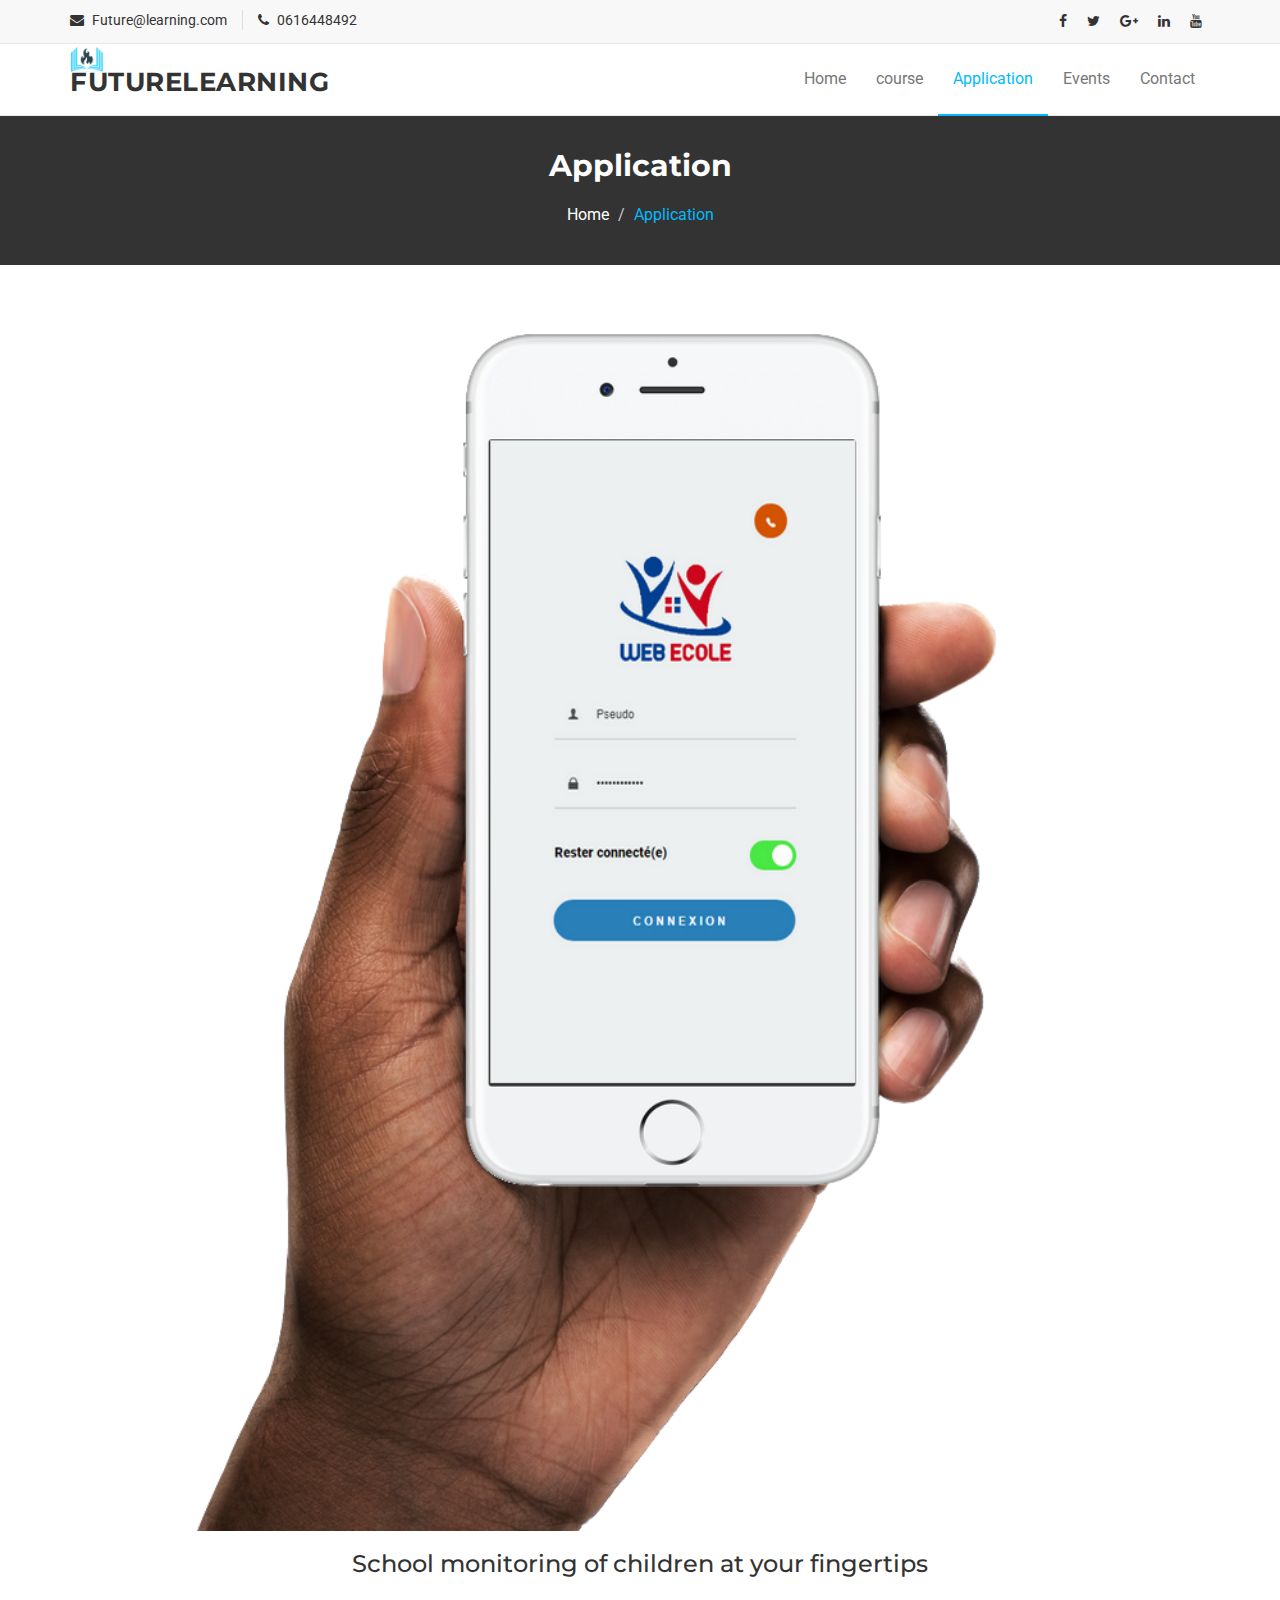
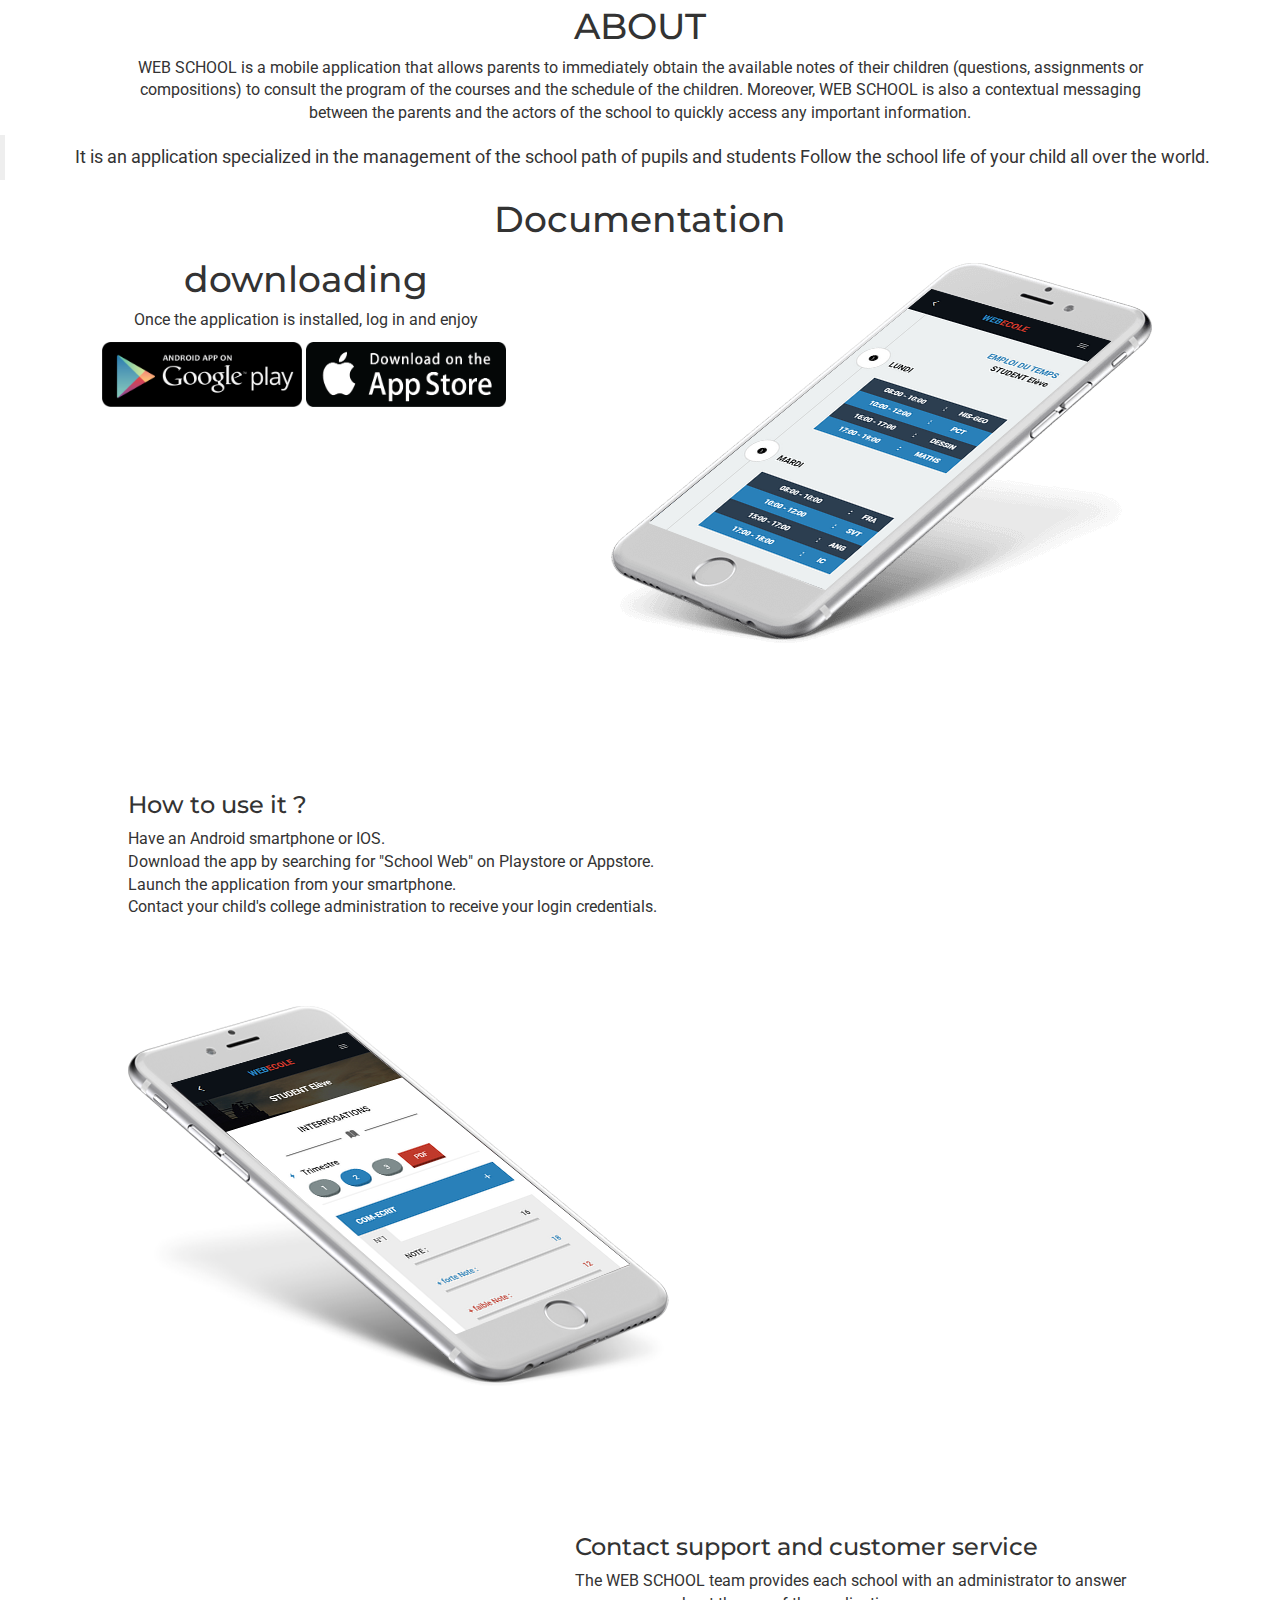
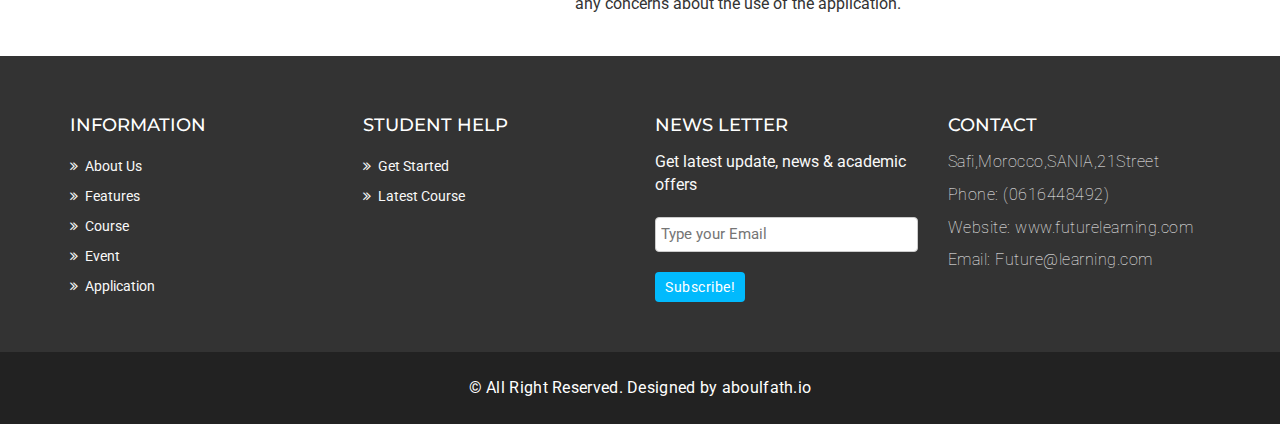
==== commit c58cc7df: "final vesrion" ====
--- a/app.html
+++ b/app.html
@@ -4,7 +4,7 @@
     <meta charset="utf-8">
     <meta http-equiv="X-UA-Compatible" content="IE=edge">
     <meta name="viewport" content="width=device-width, initial-scale=1">    
-    <title>FutureLearning| Application</title>
+    <title>Future Learning | Application</title>
 
     <!-- Favicon -->
     <link rel="shortcut icon" href="assets/img/favicon.ico" type="image/x-icon">
@@ -37,7 +37,7 @@
     <![endif]-->
 
   </head>
-  <body> 
+  <body>
   <!--START SCROLL TOP BUTTON -->
     <a class="scrollToTop" href="#">
       <i class="fa fa-angle-up"></i>      
@@ -147,67 +147,67 @@
    </div>
  </section>
  <!-- End breadcrumb -->
-
  <!-- start course content container -->
  <div class="mu-course-container mu-blog-single">
-  <div class="row">
-    <div class="col-md-12">
-      <article class="mu-blog-single-item">
-        <figure class="mu-blog-single-img">
-          <a href="#"><img alt="img" src="assets/img/gallery/1.png"></a>
-          <figcaption class="mu-blo">
-            <h3>School monitoring of children at your fingertips</h3>
-          </figcaption>                      
-        </figure>
-        <div class="mu-blog-meta">
-          
-        </div>
-        <div class="mu-bl">
-          <h1>ABOUT</h1>
-          <p style="margin-left: 10%; margin-right: 10%; text-align: center;">WEB SCHOOL is a mobile application that allows parents to immediately obtain the available notes of their children (questions, assignments or compositions) to consult the program of the courses and the schedule of the children. Moreover, WEB SCHOOL is also a contextual messaging between the parents and the actors of the school to quickly access any important information.</p>
-          <blockquote>
-            <p style="text-align: center;">It is an application specialized in the management of the school path of pupils and students Follow the school life of your child all over the world.</p>                            
-          </blockquote>
-          <h1 style="text-align: center;">Documentation</h1>
-          <div>
-            <div style="float: right; margin-right: 10%;margin-top: 1%;">
-              <img src="assets/img/gallery/2.png">
-            </div>
-            <div style="float: left;margin-left: 10%;margin-top: 10%;">
-              <h3>How to use it ?</h3>
-              <p>Have an Android smartphone or IOS.<br>Download the app by searching for "School Web" on Playstore or Appstore.<br>Launch the application from your smartphone.<br>Contact your child's college administration to receive your login credentials.</p>
-            </div>
+    <div class="row">
+      <div class="col-md-12">
+        <article class="mu-blog-single-item">
+          <figure class="mu-blog-single-img">
+            <a href="#"><img alt="img" src="assets/img/gallery/1.png"></a>
+            <figcaption class="mu-blo">
+              <h3>School monitoring of children at your fingertips</h3>
+            </figcaption>                      
+          </figure>
+          <div class="mu-blog-meta">
+            
           </div>
-          <div>
-            <div style="float:left;margin-left:10%;margin-top:6%;">
-              <img src="assets/img/gallery/3.png">
-            </div>
-            <div style="float: right;margin-right: 12%;margin-top: 10%;">
-              <h3>Contact support and customer service</h3>
-              <p>The WEB SCHOOL team provides each school with an administrator to answer <br> any concerns about the use of the application.</p>
-            </div>
-          </div>   
-      </article>
-      <div>
-          <h1 style="text-align: center;">downloading</h1>
-          <div>
-            <p style="text-align: center;">Once the application is installed, log in and enjoy</p>
-          </div>
-          <p style="text-align: center;">
-
-              <a target="_blank" href="https://play.google.com/store/apps/details?id=com.webecole.android.apk"><img width="200px" height="65px" src="assets/img/students-app/google.png" alt=""></a>
-
-              <img width="200px" height="65px" src="assets/img/students-app/apple.png" alt=""></a>
-
-              <a target="_blank" href="https://b.socrative.com/login/teacher/"><img width="65px" src="assets/img/students-app/web.png" alt=""></a>
-
-            </p>
-    </div>
-     
+          <div class="mu-bl">
+            <h1>ABOUT</h1>
+            <p style="margin-left: 10%; margin-right: 10%; text-align: center;">WEB SCHOOL is a mobile application that allows parents to immediately obtain the available notes of their children (questions, assignments or compositions) to consult the program of the courses and the schedule of the children. Moreover, WEB SCHOOL is also a contextual messaging between the parents and the actors of the school to quickly access any important information.</p>
+            <blockquote>
+              <p style="text-align: center;">It is an application specialized in the management of the school path of pupils and students Follow the school life of your child all over the world.</p>                            
+            </blockquote>
+            <h1 style="text-align: center;">Documentation</h1>
+            <div>
+              <div style="float: right; margin-right: 10%;margin-top: 1%;">
+                <img src="assets/img/gallery/2.png">
+              </div>
+              <div style="float: left;margin-left: 10%;margin-top: 10%;">
+                <h3>How to use it ?</h3>
+                <p>Have an Android smartphone or IOS.<br>Download the app by searching for "School Web" on Playstore or Appstore.<br>Launch the application from your smartphone.<br>Contact your child's college administration to receive your login credentials.</p>
+              </div>
+            </div>
+            <div>
+              <div style="float:left;margin-left:10%;margin-top:6%;">
+                <img src="assets/img/gallery/3.png">
+              </div>
+              <div style="float: right;margin-right: 12%;margin-top: 10%;">
+                <h3>Contact support and customer service</h3>
+                <p>The WEB SCHOOL team provides each school with an administrator to answer <br> any concerns about the use of the application.</p>
+              </div>
+            </div>   
+        
+        <div>
+            <h1 style="text-align: center;">downloading</h1>
+            <div>
+              <p style="text-align: center;">Once the application is installed, log in and enjoy</p>
+            </div>
+            <p style="text-align: center;">
+  
+                <a target="_blank" href="https://play.google.com/store/apps/details?id=com.webecole.android.apk"><img width="200px" height="65px" src="assets/img/students-app/google.png" alt=""></a>
+  
+                <img width="200px" height="65px" src="assets/img/students-app/apple.png" alt=""></a>
+  
+                <a target="_blank" href="https://b.socrative.com/login/teacher/"><img width="65px" src="assets/img/students-app/web.png" alt=""></a>
+  
+              </p>
+              </div></article>
+      </div>
+       
+    </div>
   </div>
-</div>
-<!-- end course content container -->
- 
+  <!-- end course content container -->
+   
 
   <!-- Start footer -->
   <footer id="mu-footer">
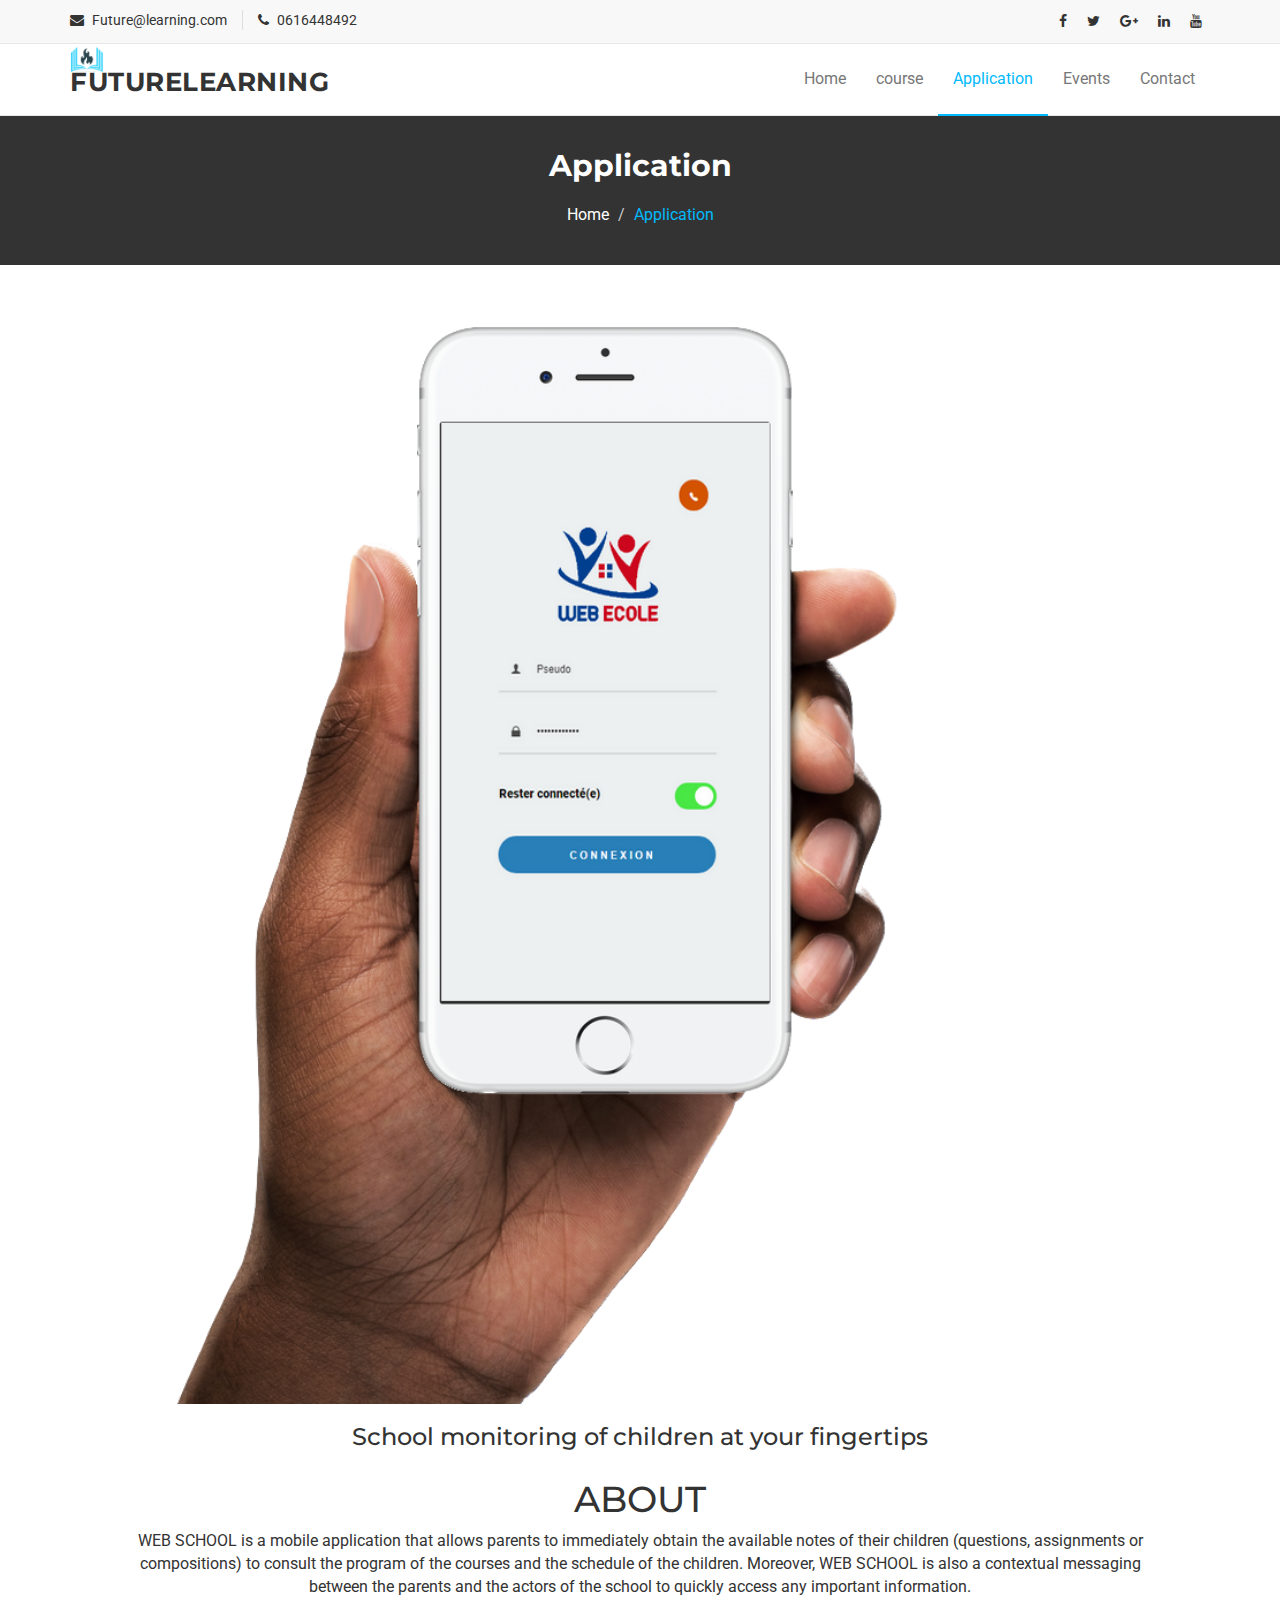
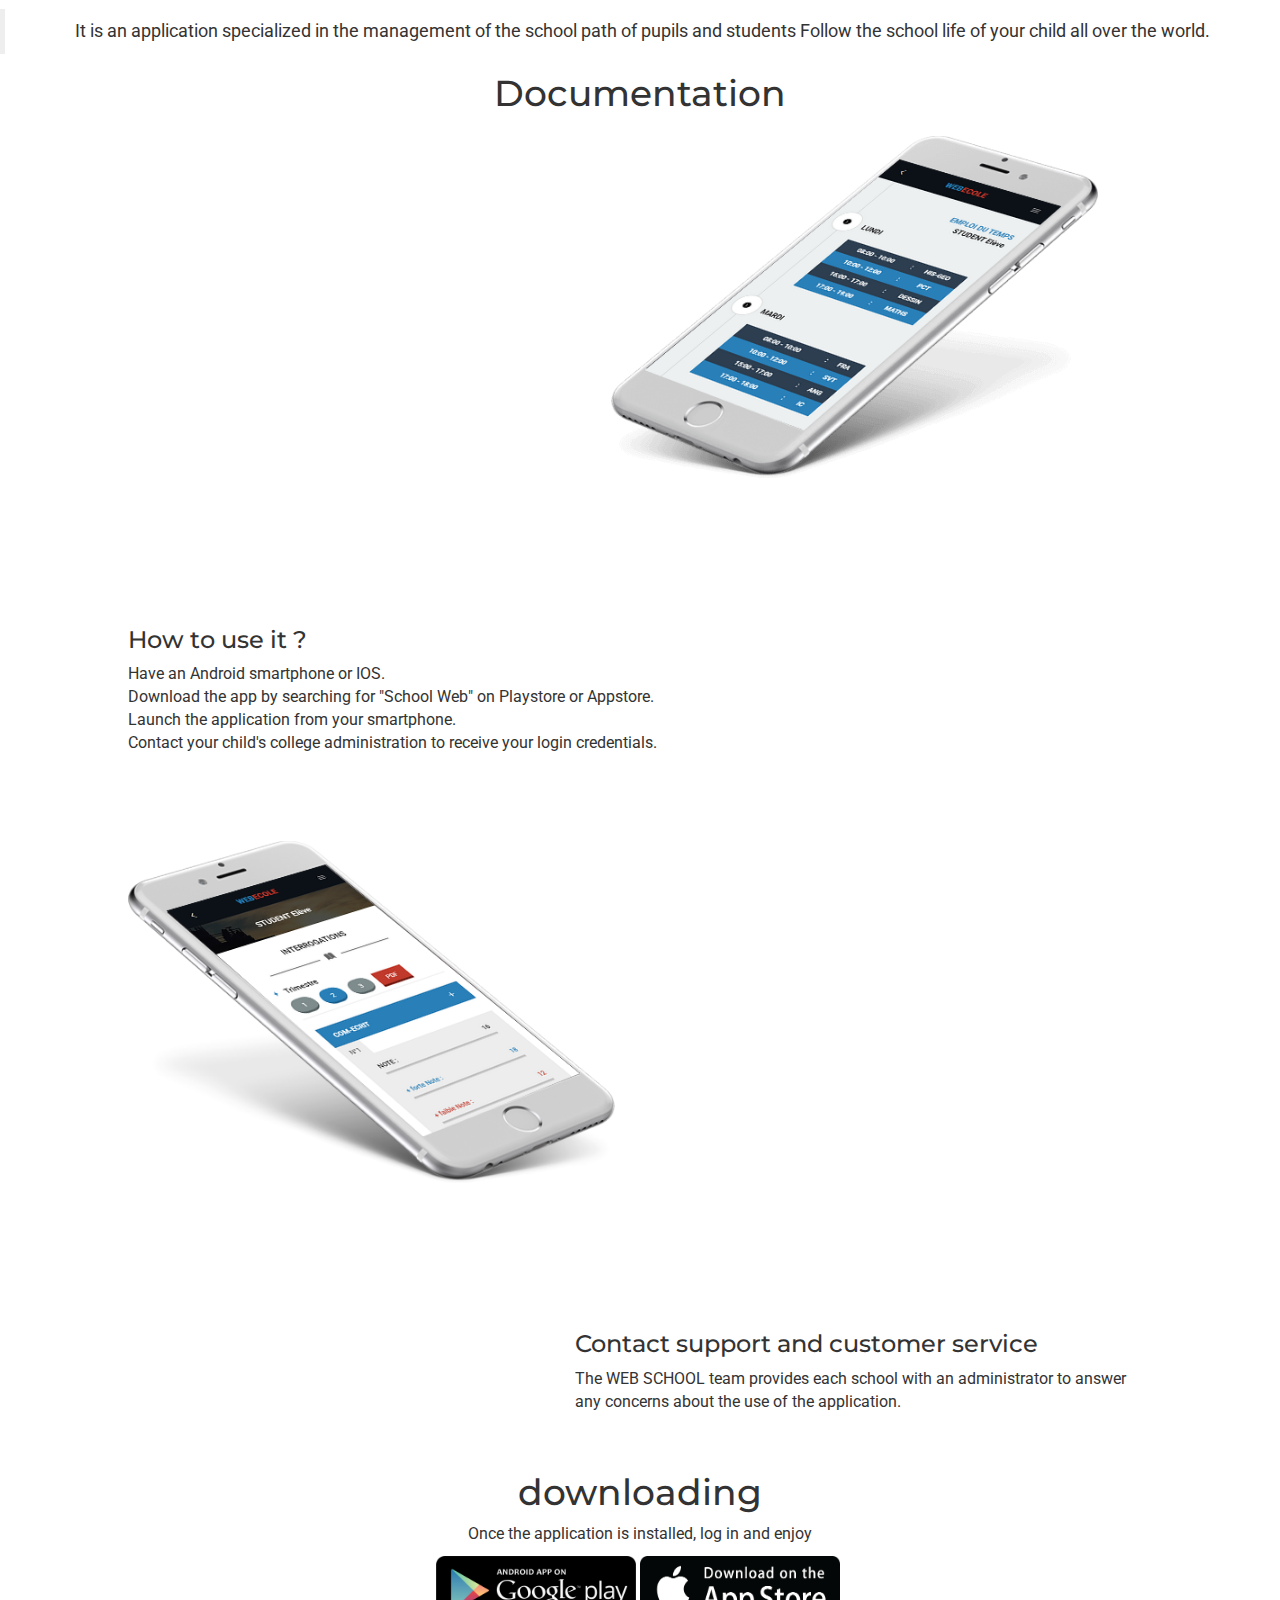
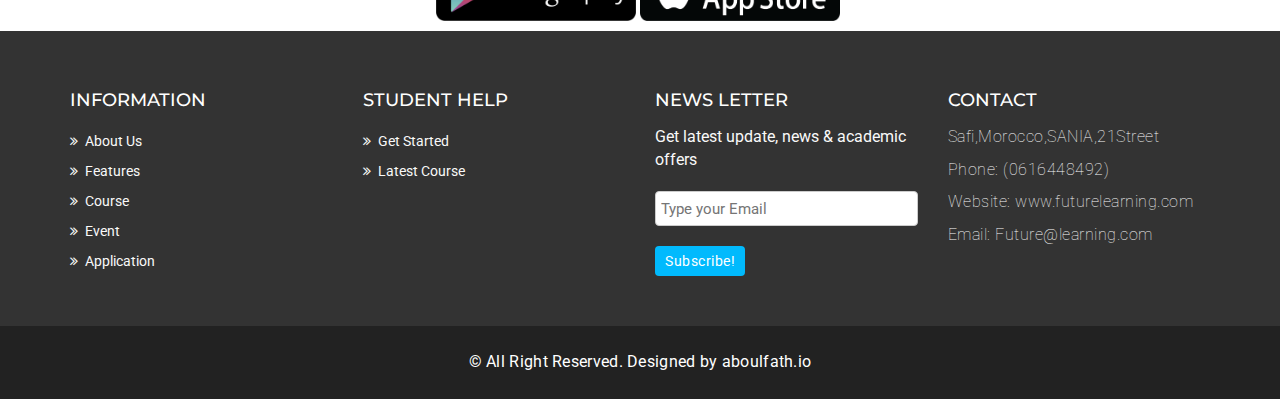
==== commit d83a9436: "modified" ====
--- a/app.html
+++ b/app.html
@@ -153,7 +153,7 @@
       <div class="col-md-12">
         <article class="mu-blog-single-item">
           <figure class="mu-blog-single-img">
-            <a href="#"><img alt="img" src="assets/img/gallery/1.png"></a>
+            <a href="#"></a><img alt="img" src="assets/img/gallery/1.png" width="90%;"></a>
             <figcaption class="mu-blo">
               <h3>School monitoring of children at your fingertips</h3>
             </figcaption>                      
@@ -170,7 +170,7 @@
             <h1 style="text-align: center;">Documentation</h1>
             <div>
               <div style="float: right; margin-right: 10%;margin-top: 1%;">
-                <img src="assets/img/gallery/2.png">
+                <img src="assets/img/gallery/2.png" width="90%;">
               </div>
               <div style="float: left;margin-left: 10%;margin-top: 10%;">
                 <h3>How to use it ?</h3>
@@ -179,7 +179,7 @@
             </div>
             <div>
               <div style="float:left;margin-left:10%;margin-top:6%;">
-                <img src="assets/img/gallery/3.png">
+                <img src="assets/img/gallery/3.png" width="90%;">
               </div>
               <div style="float: right;margin-right: 12%;margin-top: 10%;">
                 <h3>Contact support and customer service</h3>
@@ -187,25 +187,29 @@
               </div>
             </div>   
         
-        <div>
-            <h1 style="text-align: center;">downloading</h1>
-            <div>
-              <p style="text-align: center;">Once the application is installed, log in and enjoy</p>
-            </div>
-            <p style="text-align: center;">
-  
-                <a target="_blank" href="https://play.google.com/store/apps/details?id=com.webecole.android.apk"><img width="200px" height="65px" src="assets/img/students-app/google.png" alt=""></a>
-  
-                <img width="200px" height="65px" src="assets/img/students-app/apple.png" alt=""></a>
-  
-                <a target="_blank" href="https://b.socrative.com/login/teacher/"><img width="65px" src="assets/img/students-app/web.png" alt=""></a>
-  
-              </p>
-              </div></article>
-      </div>
-       
+      
+              </div>
+             
+      </div>
+    </article>
     </div>
   </div>
+  <div>
+      <h1 style="text-align: center;">downloading</h1>
+      <div>
+        <p style="text-align: center;">Once the application is installed, log in and enjoy</p>
+      </div>
+      <p style="text-align: center;">
+
+          <a target="_blank" href="https://play.google.com/store/apps/details?id=com.webecole.android.apk"><img width="200px" height="65px" src="assets/img/students-app/google.png" alt=""></a>
+
+          <img width="200px" height="65px" src="assets/img/students-app/apple.png" alt=""></a>
+
+          <a target="_blank" href="https://b.socrative.com/login/teacher/"><img width="65px" src="assets/img/students-app/web.png" alt=""></a>
+
+        </p>
+     
+</div>
   <!-- end course content container -->
    
 
